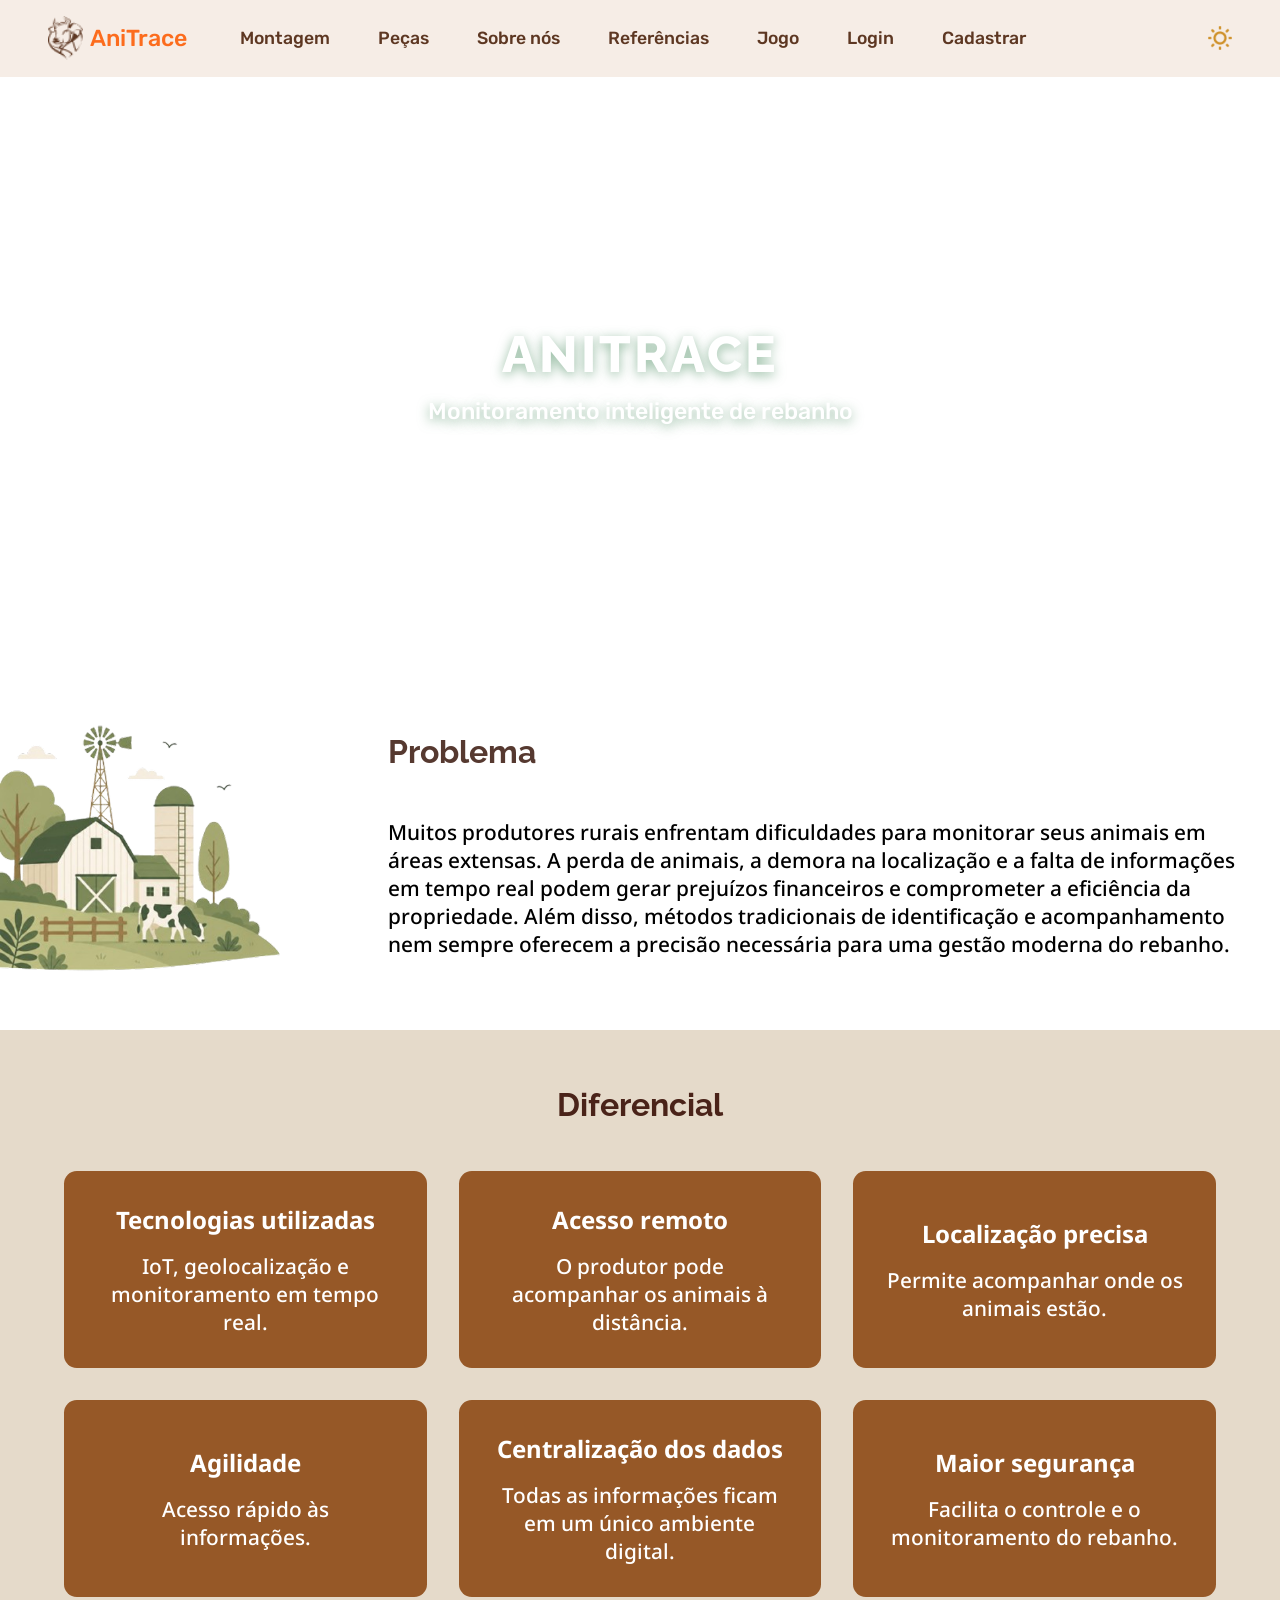
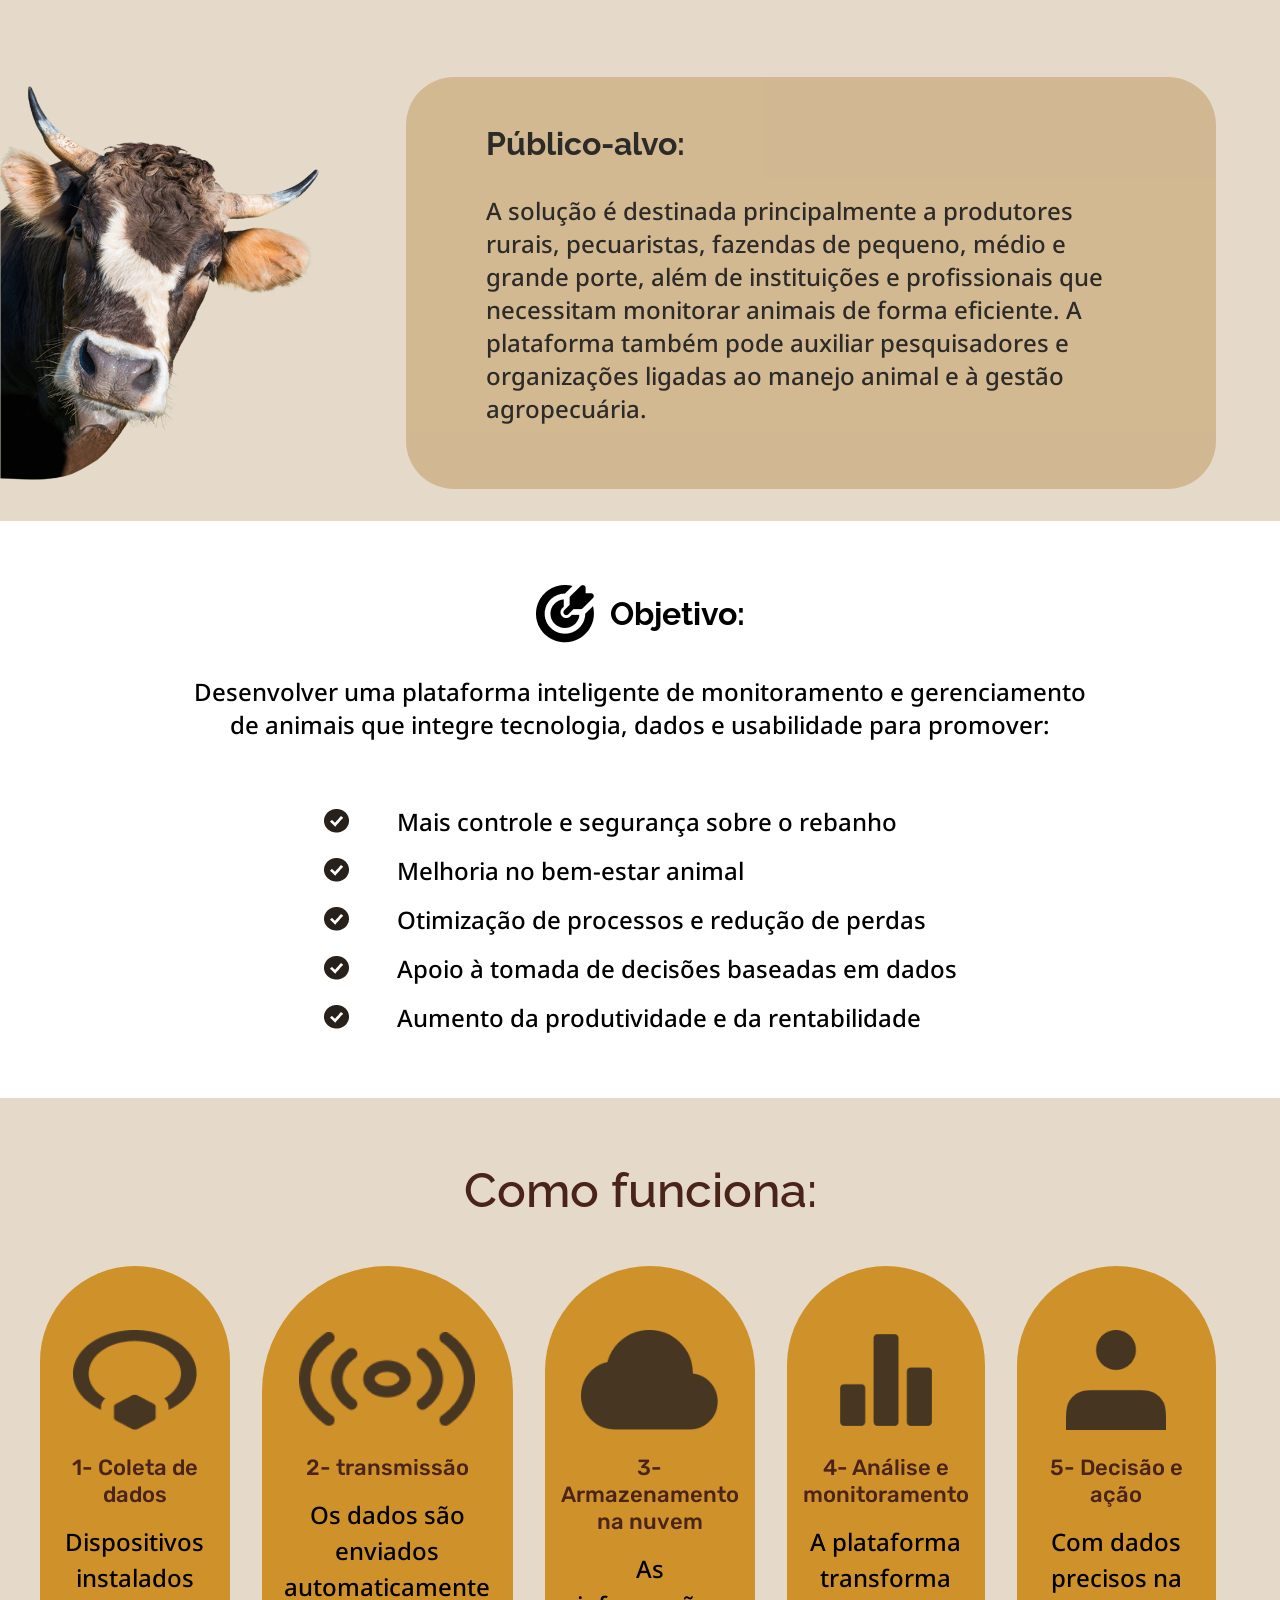
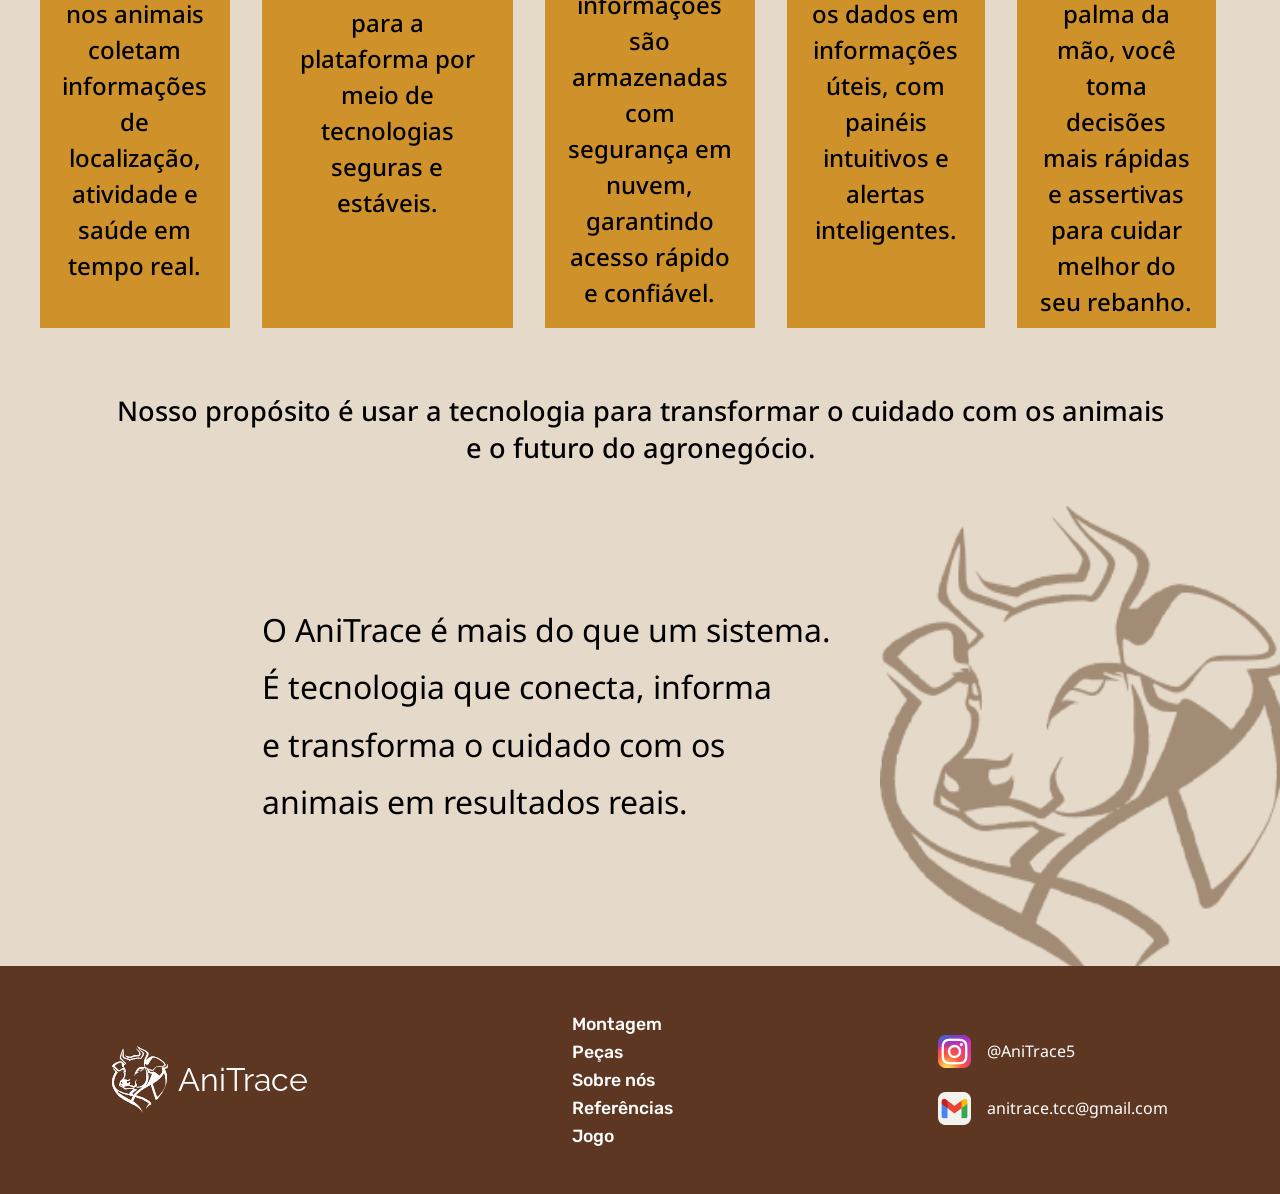
==== index.html @ 75b8fb2a "email e últimas atualizações em montagem feitas" ====
<!DOCTYPE html>
<html lang="en">

<head>
    <meta charset="UTF-8">
    <meta name="viewport" content="width=device-width, initial-scale=1.0">
    <title>AniTrace</title>

    <link rel="stylesheet" href="style.css">
    <script src="./script.js" defer></script>
    <script src="./tema.js" defer></script>

    <link rel="preconnect" href="https://fonts.googleapis.com">
    <link rel="preconnect" href="https://fonts.gstatic.com" crossorigin>
    <link href="https://fonts.googleapis.com/css2?family=Inter:ital,opsz,wght@0,14..32,100..900;1,14..32,100..900&family=Konkhmer+Sleokchher&family=Noto+Sans:ital,wght@0,100..900;1,100..900&family=Raleway:ital,wght@0,100..900;1,100..900&family=Roboto:ital,wght@0,100;0,300;0,400;0,500;0,700;0,900;1,100;1,300;1,400;1,500;1,700;1,900&family=Rubik:ital,wght@0,300..900;1,300..900&family=Space+Mono:ital,wght@0,400;0,700;1,400;1,700&display=swap" rel="stylesheet">
</head>

<body>

    <header class="pc">
        <div class="cabecalho">

<!-- DESKTOP -->
            <div class="anitrace">
                <a href="./index.html" class="linkPagina">
                    <img src="./images/Logo.png" alt="Logo site">
                    <h2 class="aberta">AniTrace</h2>
                </a>
            </div>

            <script src="./tema.js" defer></script>

            <div class="palavras">
                <a href="./Montagem/montagem.html"><h2>Montagem</h2></a>
                <a href="./Pecas/pecas.html"><h2>Peças</h2></a>
                <a href="./sobrenós/sobrenos.html"><h2>Sobre nós</h2></a>
                <a href="./referencias/referencias.html"><h2>Referências</h2></a>
                <a href=""><h2>Jogo</h2></a>

                <a href="./APLICATIVO/Ju/login.html"><h2>Login</h2></a>
                <a href="./APLICATIVO/Mell/cadastrar.html"><h2>Cadastrar</h2></a>
            </div>

            <div class="tema">
    <img id="iconeTemaDesktop"
         src="./images/Sol.png"
         alt="Tema claro"
         onclick="trocarTema()">
</div>
    </header>

<!-- MOBILE -->
    <header class="mobile">
        <div class="conteudo">

            <div class="anitrace">
                <img src="./images/Logo.png" alt="Logo site">
                <h2>AniTrace</h2>
            </div>

            <div class="pins">
                <img class="menuBotao" src="./images/3traco.png" alt="Menu" onclick="abrirMenu()">
            </div>

        </div>
    </header>


    <div class="menuMobile" id="menuMobile">

        <div class="menuCabecalho">
            <h2>Menu</h2>
            <button onclick="fecharMenu()">✕</button>
        </div>

        <a href="./Montagem/montagem.html">Montagem</a>
        <a href="./Pecas/pecas.html">Peças</a>
        <a href="./sobrenós/sobrenos.html">Sobre nós</a>
        <a href="#">Referências</a>
        <a href="#">Jogo</a>

        <div class="tema">
    <img id="iconeTemaMobile"
         src="./images/Sol.png"
         alt="Tema claro"
         onclick="trocarTema()">
</div>
    </div>


    <div class="imagem">
    <video class="videoHome" autoplay muted loop playsinline>
        <source src="./images/Fazenda.mp4" type="video/mp4">
        Seu navegador não suporta vídeos.
    </video>

    <div class="central">
        <h1>ANITRACE</h1>
        <h3>Monitoramento inteligente de rebanho</h3>
    </div>
</div>


    <div class="problema">

        <img src="./images/fazenda.png" alt="fazenda verde">

        <div class="textoEmPe">

            <h1>Problema</h1>

            <p>
                Muitos produtores rurais enfrentam dificuldades para monitorar seus animais em áreas extensas. A perda de animais, a demora na localização e a falta de informações em tempo real podem gerar prejuízos financeiros e comprometer a eficiência da propriedade. Além disso, métodos tradicionais de identificação e acompanhamento nem sempre oferecem a precisão necessária para uma gestão moderna do rebanho.
            </p>

        </div>

    </div>


    <div class="diferencial">

        <h1>Diferencial</h1>

        <div class="divs">

            <div class="primeira">

                <div>
                    <p>
                        <strong>Tecnologias utilizadas</strong>
                        IoT, geolocalização e monitoramento em tempo real.
                    </p>
                </div>

                <div>
                    <p>
                        <strong>Acesso remoto</strong>
                        O produtor pode acompanhar os animais à distância.
                    </p>
                </div>

            </div>

            <div class="segunda">

                <div>
                    <p>
                        <strong>Localização precisa</strong>
                        Permite acompanhar onde os animais estão.
                    </p>
                </div>

                <div>
                    <p>
                        <strong>Agilidade</strong>
                        Acesso rápido às informações.
                    </p>
                </div>

            </div>

            <div class="terceira">

                <div>
                    <p>
                        <strong>Centralização dos dados</strong>
                        Todas as informações ficam em um único ambiente digital.
                    </p>
                </div>

                <div>
                    <p>
                        <strong>Maior segurança</strong>
                        Facilita o controle e o monitoramento do rebanho.
                    </p>
                </div>

            </div>

        </div>

    </div>


    <div class="publicoAlvo">

        <img src="./images/Vaca PNG.png" alt="Vaca">

        <div>

            <H1>Público-alvo:</H1>

            <p>
                A solução é destinada principalmente a produtores rurais, pecuaristas, fazendas de pequeno, médio e grande porte, além de instituições e profissionais que necessitam monitorar animais de forma eficiente. 
                A plataforma também pode auxiliar pesquisadores e organizações ligadas ao manejo animal e à gestão agropecuária.
            </p>

        </div>

    </div>


    <div class="objetivo">

        <div class="flecha">

            <img src="./images/Vector.png" alt="Alvo">

            <h1>Objetivo:</h1>

        </div>

        <p class="textoObjetivo">
            Desenvolver uma plataforma inteligente de monitoramento e gerenciamento de animais que integre tecnologia, dados e usabilidade para promover:
        </p>

        <div class="alinhar">

            <div class="cheks">
                <img src="./images/check.png" alt="check">
                <p>Mais controle e segurança sobre o rebanho</p>
            </div>

            <div class="cheks">
                <img src="./images/check.png" alt="check">
                <p>Melhoria no bem-estar animal</p>
            </div>

            <div class="cheks">
                <img src="./images/check.png" alt="check">
                <p>Otimização de processos e redução de perdas</p>
            </div>

            <div class="cheks">
                <img src="./images/check.png" alt="check">
                <p>Apoio à tomada de decisões baseadas em dados</p>
            </div>

            <div class="cheks">
                <img src="./images/check.png" alt="check">
                <p>Aumento da produtividade e da rentabilidade</p>
            </div>

        </div>

    </div>


    <div class="comoFunciona">

        <h1>Como funciona:</h1>

        <div class="quadrados">

            <div class="redondos">

                <img src="./images/coleira.png" alt="Coleira">

                <div>

                    <h2>1- Coleta de <br> dados</h2>

                    <p>
                        Dispositivos instalados nos animais coletam informações de localização, atividade e saúde em tempo real.
                    </p>

                </div>

            </div>


            <div class="redondos">

                <img src="./images/transmissao.png" alt="Wifi">

                <div class="espaco">

                    <h2>2- transmissão</h2>

                    <p>
                        Os dados são enviados automaticamente para a plataforma por meio de tecnologias seguras e estáveis.
                    </p>

                </div>

            </div>


            <div class="redondos">

                <img src="./images/nuvem.png" alt="Nuvem">

                <div class="espaco">

                    <h2>3- Armazenamento na nuvem</h2>

                    <p>
                        As informações são armazenadas com segurança em nuvem, garantindo acesso rápido e confiável.
                    </p>

                </div>

            </div>


            <div class="redondos">

                <img src="./images/analise.png" alt="Dados">

                <div class="espaco">

                    <h2>4- Análise e monitoramento</h2>

                    <p>
                        A plataforma transforma os dados em informações úteis, com painéis intuitivos e alertas inteligentes.
                    </p>

                </div>

            </div>


            <div class="redondos">

                <img src="./images/pessoa.png" alt="Pessoa">

                <div>

                    <h2>5- Decisão e ação</h2>

                    <p>
                        Com dados precisos na palma da mão, você toma decisões mais rápidas e assertivas para cuidar melhor do seu rebanho.
                    </p>

                </div>

            </div>

        </div>

        <p class="textoMotivador">
            Nosso propósito é usar a tecnologia para transformar o cuidado com os animais <br> e o futuro do agronegócio.
        </p>

    </div>


    <div class="textoNos">

        <p>
            O AniTrace é mais do que um sistema. É tecnologia que conecta, informa <br> e transforma o cuidado com os animais em resultados reais.
        </p>

        <img src="./images/vacapg1.png" alt="vaca logo">

    </div>


    <div class="rodape">

        <div class="anitrace">

            <img src="./images/Logo.svg" alt="logo">

            <h1>AniTrace</h1>

        </div>


        <div class="links">

            <a href="./Montagem/montagem.html"><h2>Montagem</h2></a>
            <a href="./mega2/Anitrace/pecas.html"><h2>Peças</h2></a>
            <a href="./sobrenós/sobrenos.html"><h2>Sobre nós</h2></a>
            <a href="./referencias/referencias.html"><h2>Referências</h2></a>
            <a href=""><h2>Jogo</h2></a>
        </div>


        <div class="redes">

            <div>
                <img class="iconeContato" src="./images/insta.png" alt="Instagram">
                <a href=""></a>@AniTrace5
            </div>

            <div>
                <img class="iconeContato" src="./images/email.png" alt="Email">
                <a href=""></a>anitrace.tcc@gmail.com
            </div>
        </div>

    </div>

</body>

</html>
---- style.css ----
*{
    padding: 0;
    margin: 0;
    box-sizing: border-box;
}

html, body{
    overflow-x: hidden;
        
    a{
        text-decoration: none;
    }

    body {
        font-family: "Noto Sans", sans-serif;
    }

    h1 {
        font-family: "Raleway", sans-serif;
        font-weight: 700;
        font-size: 2rem;
    }

    h2, h3 {
        font-family: "Rubik", sans-serif;
        font-weight: 500;
    }

    p {
        font-family: "Noto Sans", sans-serif;
        font-weight: 400;
    }

   a {
        font-family: "Rubik", sans-serif;
        font-weight: 500;
   }
}

.menuMobile {
    display: none;
}

/* ===== TEMA E CORES ===== */

:root {
    --fundoClaro: #E5DACA;
    --header: #F6EDE6;
    --headerFont: #5D3722;
    --rodape: #5D3722;
    --problemaColor: #563930;
    --diferencialColor: #4A2319;
    --divsColor: #965827;
    --divPublicoAlvo: #CEB185;
    --quadrados: #CF912A;
    --fundoTema: #C9BDBA;
    --branco: white;
    --preto: black;
    --aberta: #FC6C1D;
    --textoSobreCor: #FFFFFF;
    --textoSobreImagem: #FFFFFF;
    --sombraImagem: rgba(0, 0, 0, 0.2);
}

body.escuro {
    --fundoClaro: #03221C;
    --header: #A55E32;
    --headerFont: #F6EDE6;
    --rodape: #8C4A10;
    --problemaColor: #F6EDE6;
    --diferencialColor: #F6EDE6;
    --divsColor: #245448;
    --divPublicoAlvo: #A7ABB1;
    --quadrados: #9191E9;
    --branco: black;
    --preto: white;
    --aberta: #FFA305;
    --textoSobreCor: #F6EDE6;
    --textoSobreImagem: #FFFFFF;
    --sombraImagem: rgba(0, 0, 0, 0.2);
}

body.escuro{
    .pc .anitrace img,
    .mobile .anitrace img,
    .mobile .pins img,
    .flecha img,
    .cheks img,
    .quadrados .redondos img,
    .textoNos img {
        filter: brightness(0) invert(1);
    }
}

.mobile{
    display: none;
}

/* ===== HEADER / NAVEGAÇÃO ===== */

.pc {
    background-color: var(--header);
}

.pc h2 {
    font-family: "Rubik", sans-serif;
    font-size: 1.1rem;
    font-weight: 500;
    color: var(--headerFont);
}

.pc .anitrace a {
    display: flex;
    flex-direction: row;
    align-items: center;
    gap: .4rem;
    text-decoration: none;
    color: inherit;
}

.pc .anitrace a img {
    display: block;
    flex-shrink: 0;
}

.pc .anitrace a h2 {
    margin: 0;
}

div.cabecalho{
    display: flex;
    justify-content: space-between;
    padding-block: 1rem;
    align-items: center;

    div.anitrace{
        display: flex;
        margin-left: 3rem;
        align-items: center;
    }

    .anitrace{
    display: flex;
    justify-content: space-between;
    gap: 0.6rem;

        .aberta{
            color: var(--aberta);
        }

        img{
            width: 2.2rem;
            height: 2.8rem;
            margin-top: 0;
        }

        h2{
            font-size: 1.45rem;
        }
    }

    div.palavras{
        display: flex;
        justify-content: space-between;
        gap: 3rem;
        padding-right: 5rem;
    }

    div.tema{
        display: flex;
        margin-right: 3rem;
        margin-left: 3rem;
        justify-content: space-between;
        gap: 0.6rem;

        img{
            width: 1.5rem;
            height: 1.5rem;
        }
    }
}

/* ===== HOME vídeo ===== */

.imagem {
    position: relative;
    width: 100%;
    height: 600px;
    overflow: hidden;
    background-color: #fff;
}

body.escuro .imagem {
    background-color: #000;
}

.imagem .videoHome {
    position: absolute;
    top: 0;
    left: 0;
    width: 100%;
    height: calc(100% - 40px);
    object-fit: cover;
    z-index: 0;
    pointer-events: none;
}

.imagem .videoHome.esmaecendo {
    filter: blur(12px);
}

/* Escurece levemente o vídeo para destacar o texto */
.imagem::after {
    content: "";
    position: absolute;
    inset: 0;
    background: linear-gradient(
        to bottom,
        0 3px 12px rgba(85, 146, 105, 0.65),
        var(--sombraImagem),
        0 3px 12px rgba(85, 146, 105, 0.65)
    );
    z-index: 1;
    pointer-events: none;
}

@keyframes zoomSuave {
    from {
        transform: scale(1);
    }

    to {
        transform: scale(1.03);
    }
}

/* Ajustes para celulares */
@media (max-width: 768px) {
    .imagem {
        height: 500px;
    }

    .imagem .central {
        width: 92%;
        gap: 10px;
    }

    .imagem .central h1 {
        font-size: 2.4rem;
        letter-spacing: 2px;
    }

    .imagem .central h3 {
        font-size: 1.05rem;
        padding-inline: 0.5rem;
    }
}

/* ===== Texto Home ===== */

.imagem .central {
    position: absolute;
    top: 50%;
    left: 50%;
    transform: translate(-50%, -50%);
    z-index: 2;

    width: 90%;
    max-width: 900px;
    text-align: center;
    color: white;

    display: flex;
    flex-direction: column;
    align-items: center;
    justify-content: center;
    gap: 12px;
}

.imagem .central h1 {
    margin: 0;
    color: white;
    font-family: "Raleway", sans-serif;
    font-size: clamp(2.5rem, 4vw, 4rem);
    font-weight: 800;
    letter-spacing: 3px;
    line-height: 1.1;
    text-shadow: 0 3px 12px rgba(85, 146, 105, 0.65);
}

.imagem .central h3 {
    margin: 0;
    color: white;
    font-family: "Rubik", sans-serif;
    font-size: clamp(1rem, 1.8vw, 1.6rem);
    font-weight: 500;
    line-height: 1.5;
    text-shadow: 0 3px 12px rgba(85, 146, 105, 0.65);
}

body.escuro .imagem .central h1 {
    color: #d8ebda;
    text-shadow: 0 0 14px rgba(25, 131, 57, 0.507);
}

body.escuro .imagem .central h3 {
    color: #eaf8ed;
    text-shadow: 0 0 10px rgba(2, 139, 43, 0.25);
}


/* ===== CONTEÚDO PRINCIPAL ===== */

.problema{
    display: flex;
    background-color: var(--branco);
    justify-content: flex-start;
    gap: 6rem;
    padding-top: 0.5rem;
    padding-bottom: 1rem;
    align-items: center;

    img{
        width: 25rem;
        height: 20rem;
    }

    .textoEmPe{
        margin-right: 2.6rem;
        padding-bottom: 3.5rem;

        h1{
            margin-block: 3rem;
            color: var(--problemaColor);
        }

        p{
            font-size: 1.3rem;
            color: var(--preto);
        }
    }
}

.diferencial {
    h1 {
        text-align: center;
        margin-top: 3.5rem;
        margin-bottom: 3rem;
        color: var(--diferencialColor);
    }

    .divs {
        display: grid;
        grid-template-columns: repeat(3, 1fr);
        gap: 2rem;
        margin-inline: 4rem;
        margin-bottom: 5rem;
  

        .primeira,
        .segunda,
        .terceira {
            display: contents;
        }

        > div > div {
            background-color: var(--divsColor);
            border-radius: 0.8rem;
            padding: 2rem;

            display: flex;
            justify-content: flex-start;
            align-items: center;
            text-align: center;

            p {
                width: 100%;
                margin: 0;
                font-size: 1.3rem;
                color: var(--textoSobreCor);

                strong {
                    display: block;
                    margin-bottom: 1rem;
                    font-size: 1.5rem;
                }
            }
        }
    }
}

.publicoAlvo{
    display: flex;
    justify-content: flex-start;
    gap: 5rem;
    margin-top: 3rem;
    align-items: center;

    img{
        height: 25rem;
    }

    div{
        margin-right: 4rem;
        background-color: var(--divPublicoAlvo);
        opacity: 80%;
        color: var(--preto);
        padding-inline: 5rem;
        padding-top: 3rem;
        padding-bottom: 2rem;
        border-radius: 3rem;

        h1{
            margin-bottom: 2rem;
        }

        p{
            padding-bottom: 2rem;
        }
    }
}

body.escuro .publicoAlvo h1,
body.escuro .publicoAlvo p {
    color: #000000 !important;
}

.objetivo{
    background-color: var(--branco);
    padding-top: 4rem;
    margin-top: 2rem;
    color: var(--preto);

    .textoObjetivo{
        text-align: center;
        max-width: 70%;
        margin: 0 auto;
        margin-bottom: 3rem;
    }

    p {
        margin-inline: 3rem;
        color: var(--preto);
        text-align: center;
        margin: 0 auto;
        margin-left: 3rem;
    }
    

}

.flecha{
    display: flex;
    align-items: center;
    justify-content: center;
    gap: 1rem;
    margin-bottom: 2rem;
}

.cheks{
    display: flex;
    align-items: center;
}

.alinhar{
    width: fit-content;
    margin: 0 auto;
    margin-top: 4rem;
    display: flex;
    flex-direction: column;
    align-items: flex-start;
    gap: 1rem;
    margin-bottom: 4rem;
    padding-bottom: 4rem;
}

/* ===== COMO FUNCIONA ===== */

.comoFunciona {

    h1 {
        text-align: center;
        color: var(--diferencialColor);
        margin-bottom: 3rem;
        font-weight: 550;
        font-size: 3rem;
    }

    h2 {
        color: var(--diferencialColor);
    }

    .quadrados {
        display: flex;
        gap: 2rem;
        margin-right: 4rem;
        margin-left: 2.5rem;
        margin-bottom: 4rem;

        .redondos {
            background-color: var(--quadrados);
            text-align: center;
            border-radius: 8rem 8rem 0 0;

            min-height: 33rem;

            display: flex;
            flex-direction: column;
            align-items: center;

            img {
                margin-bottom: 1.5rem;
                margin-top: 4rem;
                width: 11rem;
                height: 100px;
                object-fit: contain;
            }

            h2 {
                font-size: 22px;
                padding-inline: 1rem;
                text-align: center;
                margin-bottom: 1rem;
            }

            p {
                margin-inline: 1.4rem;
                margin-bottom: 0.5rem;
                margin-top: 0.5rem;
                line-height: 1.5;
            }
        }
    }
}

/* ===== SOBRE / TEXTO ===== */

.textoMotivador{
    text-align: center;
    margin-top: 2rem;
    color: var(--preto);
    font-size: 1.7rem;
}

.textoNos {
    display: flex;
    margin-left: 7rem;
    overflow: hidden;
    color: var(--preto);
    justify-content: space-between;
    align-items: center;

    img {
        margin-right: 3rem;
        width: 400px;
        height: 500px;
        position: relative;
        right: -48px;
        bottom: -40px;
    }

    p {
        font-size: 2rem;
        font-weight: normal;
        width: 50%;
        line-height: 1.8;
        margin-left: 150px;
    }
}

/* ===== RODAPÉ ===== */

.rodape{
    display: flex;
    background-color: var(--rodape);
    justify-content: space-between;
    padding-inline: 7rem;
    padding-block: 3rem;

    .anitrace{
        display: flex;
        align-items: center;
        gap: 0.6rem;

        h1{
            font-weight: 400;
        }

        color: var(--textoSobreCor);

        img{
            width: 3.5rem;
        }
    }

.links{
display: flex;
flex-direction: column;
align-items: flex-start;
gap: 0.5rem;

    a {
        text-decoration: none;
        color: var(--branco);

        h2 {
            margin: 0;
            font-size: 1.1rem;
            font-weight: 500;
        }
    }
}

    .redes{
        display: flex;
        flex-direction: column;
        justify-content: center;
        gap: 1.5rem;
        color: var(--textoSobreCor);

        div{
            display: flex;
            align-items: center;
            gap: 0.5rem;
        }
    }
}

body{
    background-color: var(--fundoClaro);

    p{
        font-size: 1.5rem;
        font-weight: 500;
    }
}

/* RESPONSIVIDADE INICIO */

@media (max-width: 768px) {
    .menuBotao {
    background: none;
    border: none;
    padding: 0;
    cursor: pointer;
    }

    .imagem {
        height: 500px;

        .central {
            h1 {
                font-size: 2.5rem;
            }

            h3 {
                font-size: 1.1rem;
                padding-inline: 1rem;
            }
        }
        .botao {
            position: absolute;
            top: 52%;
            left: 50%;
            transform: translateX(-50%);
            z-index: 2;
            background-color: var(--quadrados);
            font-size: 1.6rem;
            padding-inline: 2rem;
            padding-block: 0.5rem;
            border-radius: 0.7rem;
        }   
    }

    .menuMobile {
    display: block;
    position: fixed;
    top: 0;
    right: -100%;
    width: 75%;
    height: 100vh;
    background: linear-gradient(
        to right,
        var(--branco),
        var(--fundoTema)
    );
    z-index: 10;
    padding: 2rem;
    transition: right 0.3s ease;

    .tema {
        width: 2.5rem;
        height: 2.5rem;
        border-radius: 50%;
        display: flex;
        align-items: center;
        justify-content: center;
        background-color: #E5DACA;

        img {
            width: 1.5rem;
            height: 1.5rem;
            cursor: pointer;
        }
    }
}

.menuMobile.aberto {
    right: 0;
}

body.escuro .menuMobile {
    background: linear-gradient(
        to right,
        var(--fundoClaro),
        var(--header)
    );
}

    .menuCabecalho {
        display: flex;
        justify-content: space-between;
        align-items: center;
        margin-bottom: 3rem;
        padding-block: 1rem;
    }

    .menuCabecalho h2 {
        color: var(--headerFont);
    }

    .menuCabecalho button {
        border: none;
        background: none;
        font-size: 1.5rem;
        color: var(--headerFont);
        cursor: pointer;
    }

    .menuMobile a {
        display: block;
        color: var(--headerFont);
        text-decoration: none;
        font-size: 1.3rem;
        margin-bottom: 1.5rem;
    }
  
    .mobile h2{
        color: var(--headerFont);
        font-weight: 400;
    }

    .botao{
        text-align: center;
    }

    .videoHome {
        display: block;
        width: 100%;
        max-width: 600px;
        height: auto;
        margin: 20px auto;
        position: relative;
        z-index: 2;
    }

    .imagem {
        position: relative;
    }

    /* Conteúdo da imagem */
    .conteudoHome h1 {
        font-size: 32px;
    }

    .conteudoHome h3 {
        font-size: 18px;
        max-width: 90%;
    }

    .imagem h3 {
        top: 40%;
    }

    .pc {
        display: none;
    }

    .iconeContato {
        width: 1.4rem;
        height: 1.4rem;
    }

    .mobile { 
    display: block; 
    width: 100%; 
    background-color: var(--header); 

        .conteudo { 
            display: flex; 
            align-items: center; 
            justify-content: space-between; 
            padding: 1rem; 
            margin: 0; 
            width: 100%; 
        }  

        .anitrace {
            display: flex;
            align-items: center;
            gap: 0.4rem;

            img {
                width: 1.6rem;
                height: 2.2rem;
            }

            .aberta h2 {
                font-size: .2rem;
            }
        }

        .pins { 
            display: flex; 
            align-items: center; 
            gap: 0.7rem; 

            > img { 
                width: 1.5rem; 
                height: 1.5rem; 
            } 

        .menuBotao { 
            width: 1.5rem; 
            height: 1.5rem; 
            cursor: pointer; 
        }
    }
}

    .problema{
        flex-direction: column;
        gap: 0;

        .textoEmPe{
            margin: 0;
        }

        h1 {
            font-size: 2rem;
            margin-top: 0;
            text-align: center;
        }

        p {
            font-size: 0.9rem;
            text-align: center;
            margin-inline: auto;
        }
    }

    .divs {
        display: flex;
        flex-direction: column;
        align-items: center;
        gap: 0;
        margin-inline: 0;
    }

    .diferencial{
        h1 {
            font-size: 2rem;
            margin-bottom: 2rem;
        }

        .divs {
            grid-template-columns: repeat(2, 1fr);
            gap: 1rem;
            margin-inline: 1rem;

            > div > div {
                padding: 1rem;
                min-height: 10rem;

                p {
                    font-size: 0.8rem;

                    strong {
                        font-size: 1rem;
                        margin-bottom: 0.5rem;
                    }
                }
            }
        }
    }

   .comoFunciona {
    margin-inline: 1rem;

        h1 {
            font-size: 2rem;
            margin-bottom: 3rem;
        }

        .quadrados {
            display: flex;
            flex-direction: row;
            gap: 1rem;
            overflow-x: auto;
            overflow-y: hidden;
            margin: 0;
            padding-bottom: 1rem;

        .redondos {
            flex: 0 0 70%;
            min-width: 0;

            border-radius: 2.5rem 2.5rem 0 0;
            padding: 0.3rem;

            display: flex;
            flex-direction: column;
            align-items: center;
            height: -500rem;
            padding: 0.5rem;

                img {
                    margin: 0.5rem 0;
                    width: 5.5rem;
                    height: 5.5rem;
                    margin-top: 1.8rem;
                }

                h2 {
                    font-size: 1.4rem;
                    line-height: 1.15;
                    padding: 0;
                    margin-top: 1rem;
                }

                p {
                    margin-inline: 1rem;
                    margin-bottom: 0.5rem;
                    margin-top: 0.5rem;
                    line-height: 1.5;
                    font-size: 1.4rem;
                }
            }
        }
    }

    .diferencial{
        h1 {
            text-align: center;
            margin-top: 2rem;
            margin-bottom: 3rem;
            color: var(--diferencialColor);
        }
    }

    .primeira, .segunda, .terceira{
        div{
            border-radius: 0.8rem;
            background-color: var(--divsColor);
            padding: 3rem;

            p{
                color: var(--textoSobreCor);
            }
        }
    }

    .cheks {
        display: flex;
        align-items: center;
        gap: 0.5rem;
    }

    .cheks img {
        flex-shrink: 0;
    }

    .cheks p {
        margin: 0;
    }

    .publicoAlvo {
        gap: 0;
        width: 100%;
        height: auto;
        position: relative;

        img {
            height: 25rem;
        }

        div {
            position: relative;
            z-index: 2;
            margin-left: -250px;
            margin-right: 2rem;

            padding-inline: 2rem;
            box-sizing: border-box;

            h1 {
                font-size: 1.8rem;
            }

            p {
                font-size: 0.9rem;
            }
        }
    }


    .rodape{
    display: flex;
    justify-content: space-between;
    padding-inline: 2rem;
    gap: 1rem;
    flex-direction: column;
    background-color: var(--rodape);

    h1, h2, a{
        color: var(--textoSobreCor);
    }

        .links {
            display: flex;
            align-items: center;
            justify-content: space-evenly;
            width: 100%;
            margin-bottom: 1rem;
            margin-top: 0.5rem;

            a {
                text-decoration: none;
                color: var(--branco);

            h2 {
                margin: 0;
                font-size: 1.1rem;
            }
        }
    }

        .anitrace{
            display: flex;
            flex-direction: column;
        }

        .redes{
            display: flex;
            align-items: center;
            justify-content: center;
            gap: 1rem;
            color: var(--textoSobreCor);
        }
    }

    .textoNos {
    width: 100%;
    margin-left: 0;
    min-height: 20rem;
    position: relative;
    overflow: hidden;

    p {
        position: relative;
        z-index: 2;

        width: 100%;
        margin: 3rem auto;
        padding: 0 1rem;

        text-align: center;
        font-size: 1.5rem;
        line-height: 1.4;
        margin-bottom: 7rem;
    }

    img {
        position: absolute;
        z-index: 1;
        right: -4rem;
        bottom: -1rem;
        width: 32rem;
        max-width: 55%;
    }
}

    .textoMotivador{
        font-size: 1.3rem;
        margin-top: 3rem;
    }

    .objetivo{

        h1{
        font-size: 2rem;
    }

        .textoObjetivo {
            font-size: 1.1rem;
        }

        .alinhar {
            display: flex;
            flex-direction: column;
            align-items: center;
            margin-top: 0px;
            margin-left: 23px;

            .cheks {
                display: flex;
                align-items: center;
                width: 90%;
                max-width: 350px;

                img {
                    width: 1.2rem;
                    height: 1.2rem;
                    flex-shrink: 0;
                }

                p {
                    font-size: 0.85rem;
                    text-align: left;
                    margin-left: 0.5rem;
                }
            }
        }
    }
}

    body:not(.escuro) .mobile .anitrace h2 {
        color: var(--headerFont);
    }

/* Logo */
    body:not(.escuro) .mobile .anitrace img {
        filter: brightness(0) saturate(100%)
            invert(20%) sepia(20%) saturate(1000%)
            hue-rotate(345deg) brightness(88%)
            contrast(92%);
    }

/* Lupa e 3 tracinhos */
    body:not(.escuro) .mobile .pins img {
        filter: brightness(0) saturate(100%)
            invert(20%) sepia(20%) saturate(1000%)
            hue-rotate(345deg) brightness(88%)
            contrast(92%);
    }
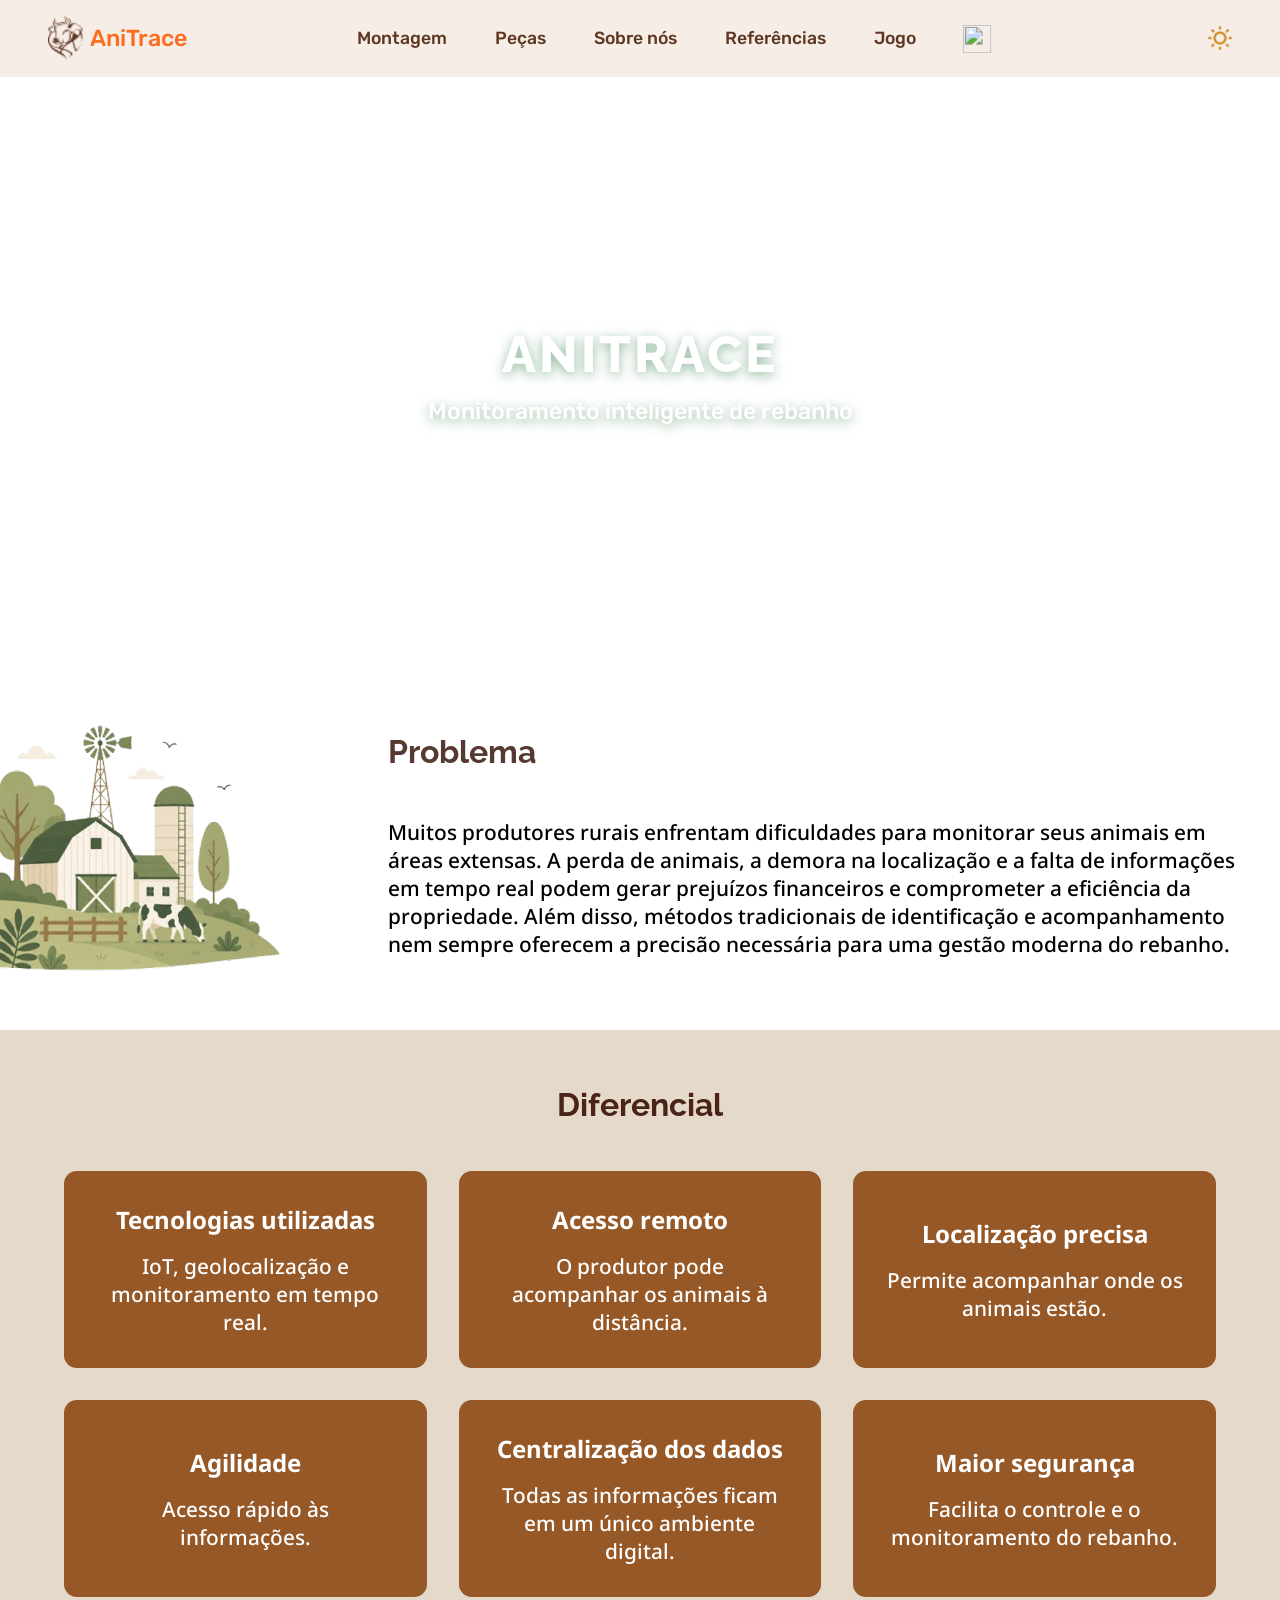
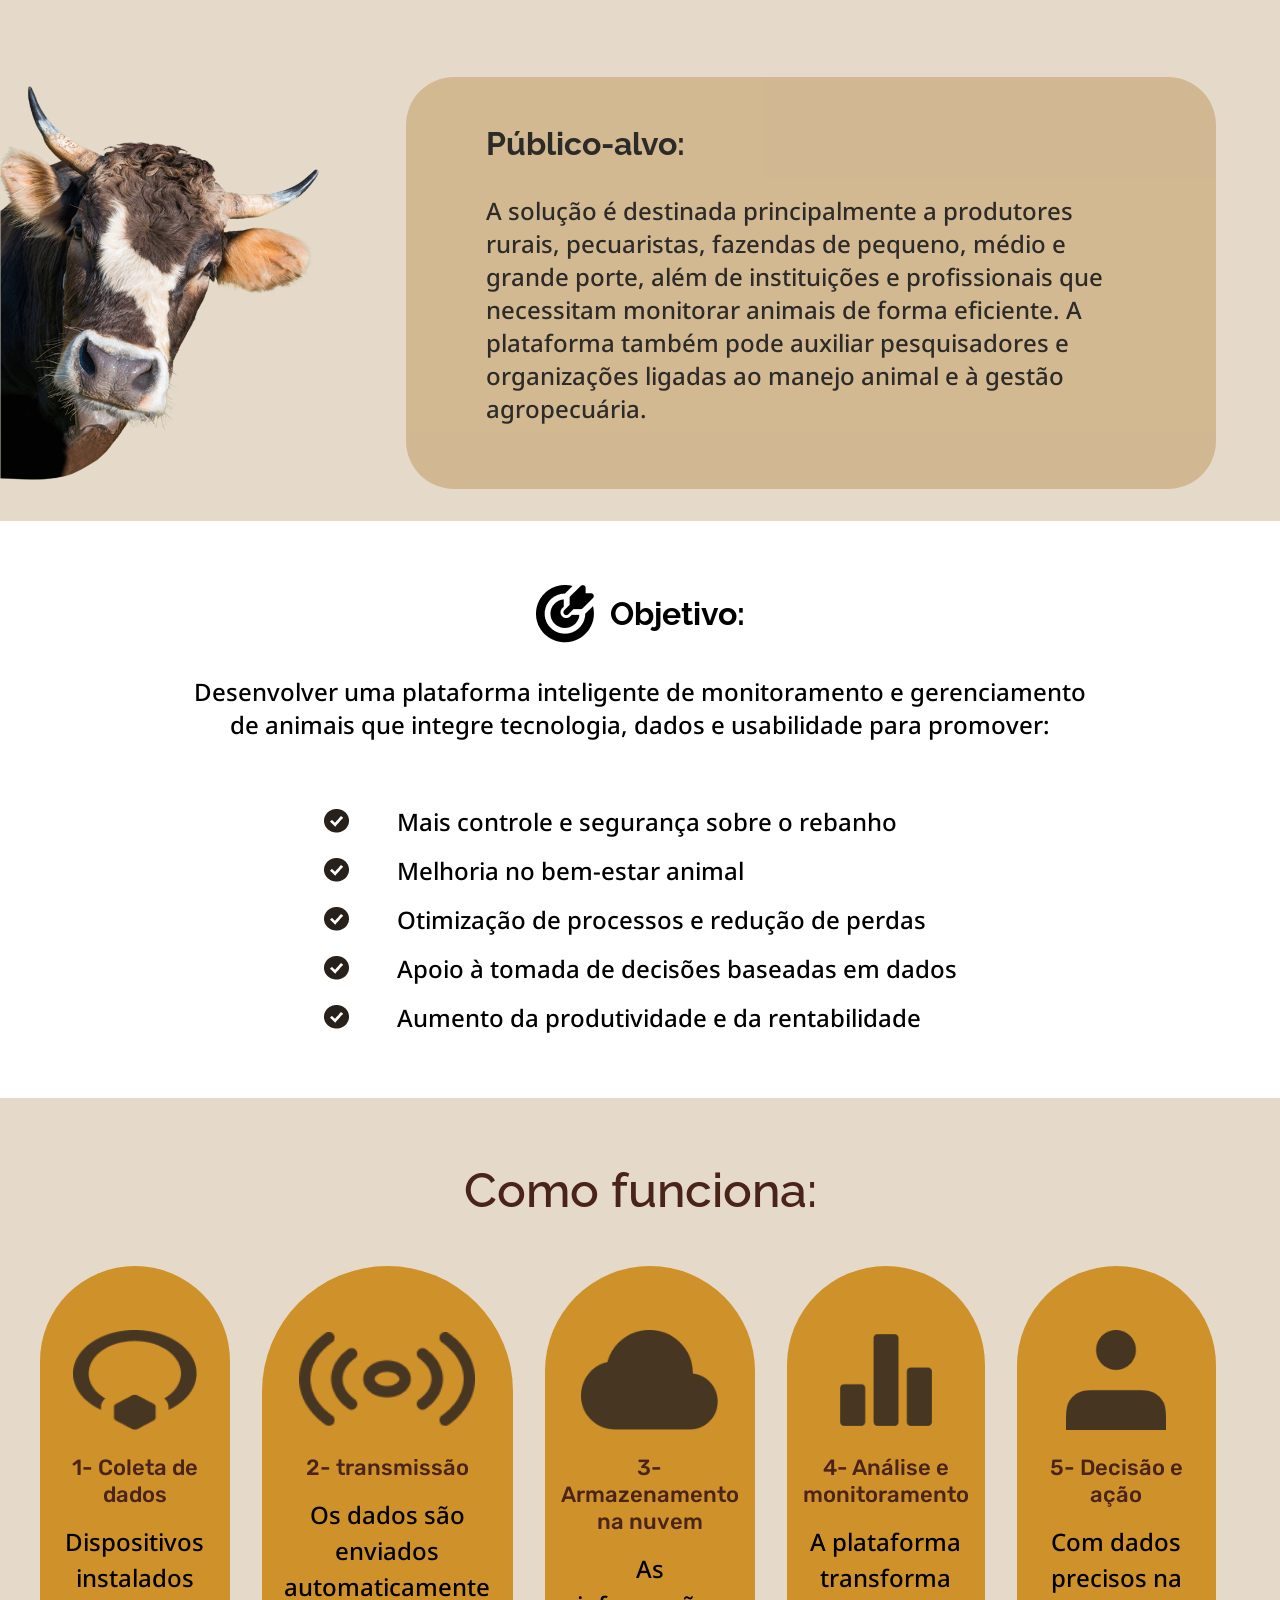
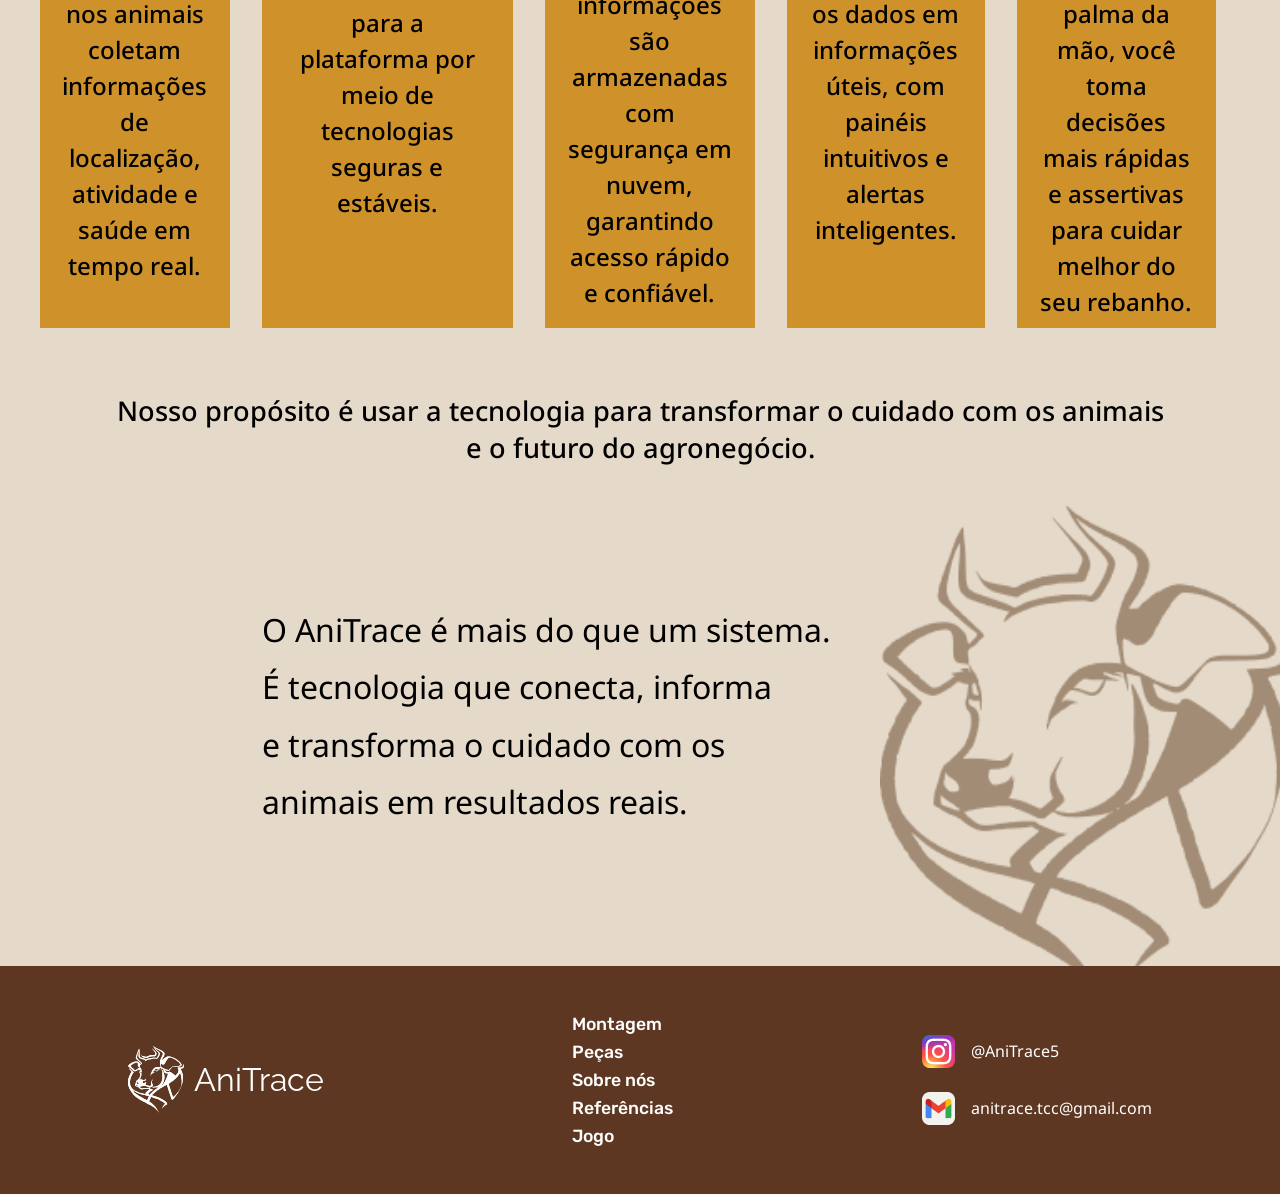
==== commit 45a52910: "Arrumei os navegadores de cada página do site e também conectei o outro site" ====
--- a/index.html
+++ b/index.html
@@ -35,10 +35,10 @@
                 <a href="./Pecas/pecas.html"><h2>Peças</h2></a>
                 <a href="./sobrenós/sobrenos.html"><h2>Sobre nós</h2></a>
                 <a href="./referencias/referencias.html"><h2>Referências</h2></a>
-                <a href=""><h2>Jogo</h2></a>
-
-                <a href="./APLICATIVO/Ju/login.html"><h2>Login</h2></a>
-                <a href="./APLICATIVO/Mell/cadastrar.html"><h2>Cadastrar</h2></a>
+                <a href="./jogo/jogo.html"><h2>Jogo</h2></a>
+                <a href="https://trabalho-tcc-joanna.vercel.app/" class="linkLogin" aria-label="Acessar o aplicativo AniTrace">
+                <img src="./images/usuario.svg" alt="">
+                </a>
             </div>
 
             <div class="tema">
@@ -76,8 +76,8 @@
         <a href="./Montagem/montagem.html">Montagem</a>
         <a href="./Pecas/pecas.html">Peças</a>
         <a href="./sobrenós/sobrenos.html">Sobre nós</a>
-        <a href="#">Referências</a>
-        <a href="#">Jogo</a>
+        <a href="./referencias/referencias.html">Referências</a>
+        <a href="./jogo/jogo.html">Jogo</a>
 
         <div class="tema">
     <img id="iconeTemaMobile"
--- a/style.css
+++ b/style.css
@@ -159,11 +159,43 @@
         }
     }
 
-    div.palavras{
-        display: flex;
-        justify-content: space-between;
-        gap: 3rem;
-        padding-right: 5rem;
+    div.palavras {
+    display: flex;
+    align-items: center;
+    justify-content: center;
+    gap: 3rem;
+    padding-right: 4rem;
+    transform: translateX(2rem);
+}
+
+div.palavras > a {
+    display: flex;
+    align-items: center;
+    justify-content: center;
+}
+
+div.palavras > a h2 {
+    margin: 0;
+}
+
+.linkLogin {
+    display: flex;
+    align-items: center;
+    justify-content: center;
+    padding: 0;
+    line-height: 0;
+}
+
+    .linkLogin img {
+        display: block;
+        width: 1.6rem;
+        height: 1.6rem;
+        object-fit: contain;
+        transition: transform 0.2s ease;
+    }
+
+    .linkLogin:hover img {
+        transform: scale(1.1);
     }
 
     div.tema{
@@ -570,55 +602,58 @@
 
 /* ===== RODAPÉ ===== */
 
-.rodape{
+.rodape {
     display: flex;
     background-color: var(--rodape);
     justify-content: space-between;
-    padding-inline: 7rem;
+    /* teste de atualização do Git padding-inline:7rem; */
+    padding-inline:8rem;
     padding-block: 3rem;
 
-    .anitrace{
+    .anitrace {
         display: flex;
         align-items: center;
         gap: 0.6rem;
 
-        h1{
+        h1 {
             font-weight: 400;
-        }
-
-        color: var(--textoSobreCor);
-
-        img{
+            color: #FFFFFF;
+        }
+
+        color: #FFFFFF;
+
+        img {
             width: 3.5rem;
         }
     }
 
-.links{
-display: flex;
-flex-direction: column;
-align-items: flex-start;
-gap: 0.5rem;
-
-    a {
-        text-decoration: none;
-        color: var(--branco);
-
-        h2 {
-            margin: 0;
-            font-size: 1.1rem;
-            font-weight: 500;
-        }
-    }
-}
-
-    .redes{
+    .links {
+        display: flex;
+        flex-direction: column;
+        align-items: flex-start;
+        gap: 0.5rem;
+
+        a {
+            text-decoration: none;
+            color: #FFFFFF;
+
+            h2 {
+                margin: 0;
+                font-size: 1.1rem;
+                font-weight: 500;
+                color: #FFFFFF;
+            }
+        }
+    }
+
+    .redes {
         display: flex;
         flex-direction: column;
         justify-content: center;
         gap: 1.5rem;
-        color: var(--textoSobreCor);
-
-        div{
+        color: #FFFFFF;
+
+        div {
             display: flex;
             align-items: center;
             gap: 0.5rem;
@@ -633,6 +668,26 @@
         font-size: 1.5rem;
         font-weight: 500;
     }
+}
+
+.linkLogin {
+    display: flex;
+    align-items: center;
+    justify-content: center;
+    padding: 0.4rem;
+    text-decoration: none;
+}
+
+.linkLogin img {
+    width: 1.6rem;
+    height: 1.6rem;
+    object-fit: contain;
+    cursor: pointer;
+    transition: transform 0.2s ease;
+}
+
+.linkLogin img {
+transform: scale(1.1);
 }
 
 /* RESPONSIVIDADE INICIO */
@@ -712,9 +767,13 @@
 body.escuro .menuMobile {
     background: linear-gradient(
         to right,
-        var(--fundoClaro),
-        var(--header)
+        #292929,
+        #454545
     );
+}
+
+body.escuro .menuMobile .tema {
+    background-color: #A55E32;
 }
 
     .menuCabecalho {
@@ -838,26 +897,30 @@
     }
 }
 
-    .problema{
-        flex-direction: column;
-        gap: 0;
-
-        .textoEmPe{
-            margin: 0;
-        }
-
-        h1 {
-            font-size: 2rem;
-            margin-top: 0;
-            text-align: center;
-        }
-
-        p {
-            font-size: 0.9rem;
-            text-align: center;
-            margin-inline: auto;
-        }
-    }
+    .problema {
+    flex-direction: column;
+    gap: 0;
+
+    .textoEmPe {
+        margin: 0;
+    }
+
+    h1 {
+        font-size: 2rem;
+        margin-top: 0;
+        margin-bottom: 0;
+        text-align: center;
+    }
+
+    p {
+    font-size: 0.5rem;
+    text-align: center;
+    max-width: 90%;
+    margin: 0.2rem auto;
+    padding-inline: 0.5rem;
+    box-sizing: border-box;
+}
+}
 
     .divs {
         display: flex;
@@ -912,10 +975,10 @@
             padding-bottom: 1rem;
 
         .redondos {
-            flex: 0 0 70%;
+            flex: 0 0 67%;
             min-width: 0;
 
-            border-radius: 2.5rem 2.5rem 0 0;
+            border-radius: 9rem 9rem 0 0;
             padding: 0.3rem;
 
             display: flex;
@@ -1045,19 +1108,40 @@
         }
     }
 
-        .anitrace{
-            display: flex;
-            flex-direction: column;
-        }
-
-        .redes{
-            display: flex;
-            align-items: center;
-            justify-content: center;
-            gap: 1rem;
-            color: var(--textoSobreCor);
-        }
-    }
+    .anitrace {
+        display: flex;
+        flex-direction: row;
+        align-items: center;
+        justify-content: center;
+        gap: 0.5rem;
+
+        img {
+            width: 3rem;
+            height: 3rem;
+            object-fit: contain;
+            flex-shrink: 0;
+        }
+
+        h1 {
+            font-size: -2rem;
+        }
+    }
+
+    .redes{
+        display: flex;
+        align-items: center;
+        justify-content: center;
+        gap: 1.2rem;
+        color: var(--textoSobreCor);
+        font-size: 1.2rem;
+
+        img {
+            width: 2rem;
+            height: 2rem;
+             object-fit: contain;
+        }
+    }
+}
 
     .textoNos {
     width: 100%;
@@ -1086,6 +1170,7 @@
         right: -4rem;
         bottom: -1rem;
         width: 32rem;
+        height: auto;
         max-width: 55%;
     }
 }
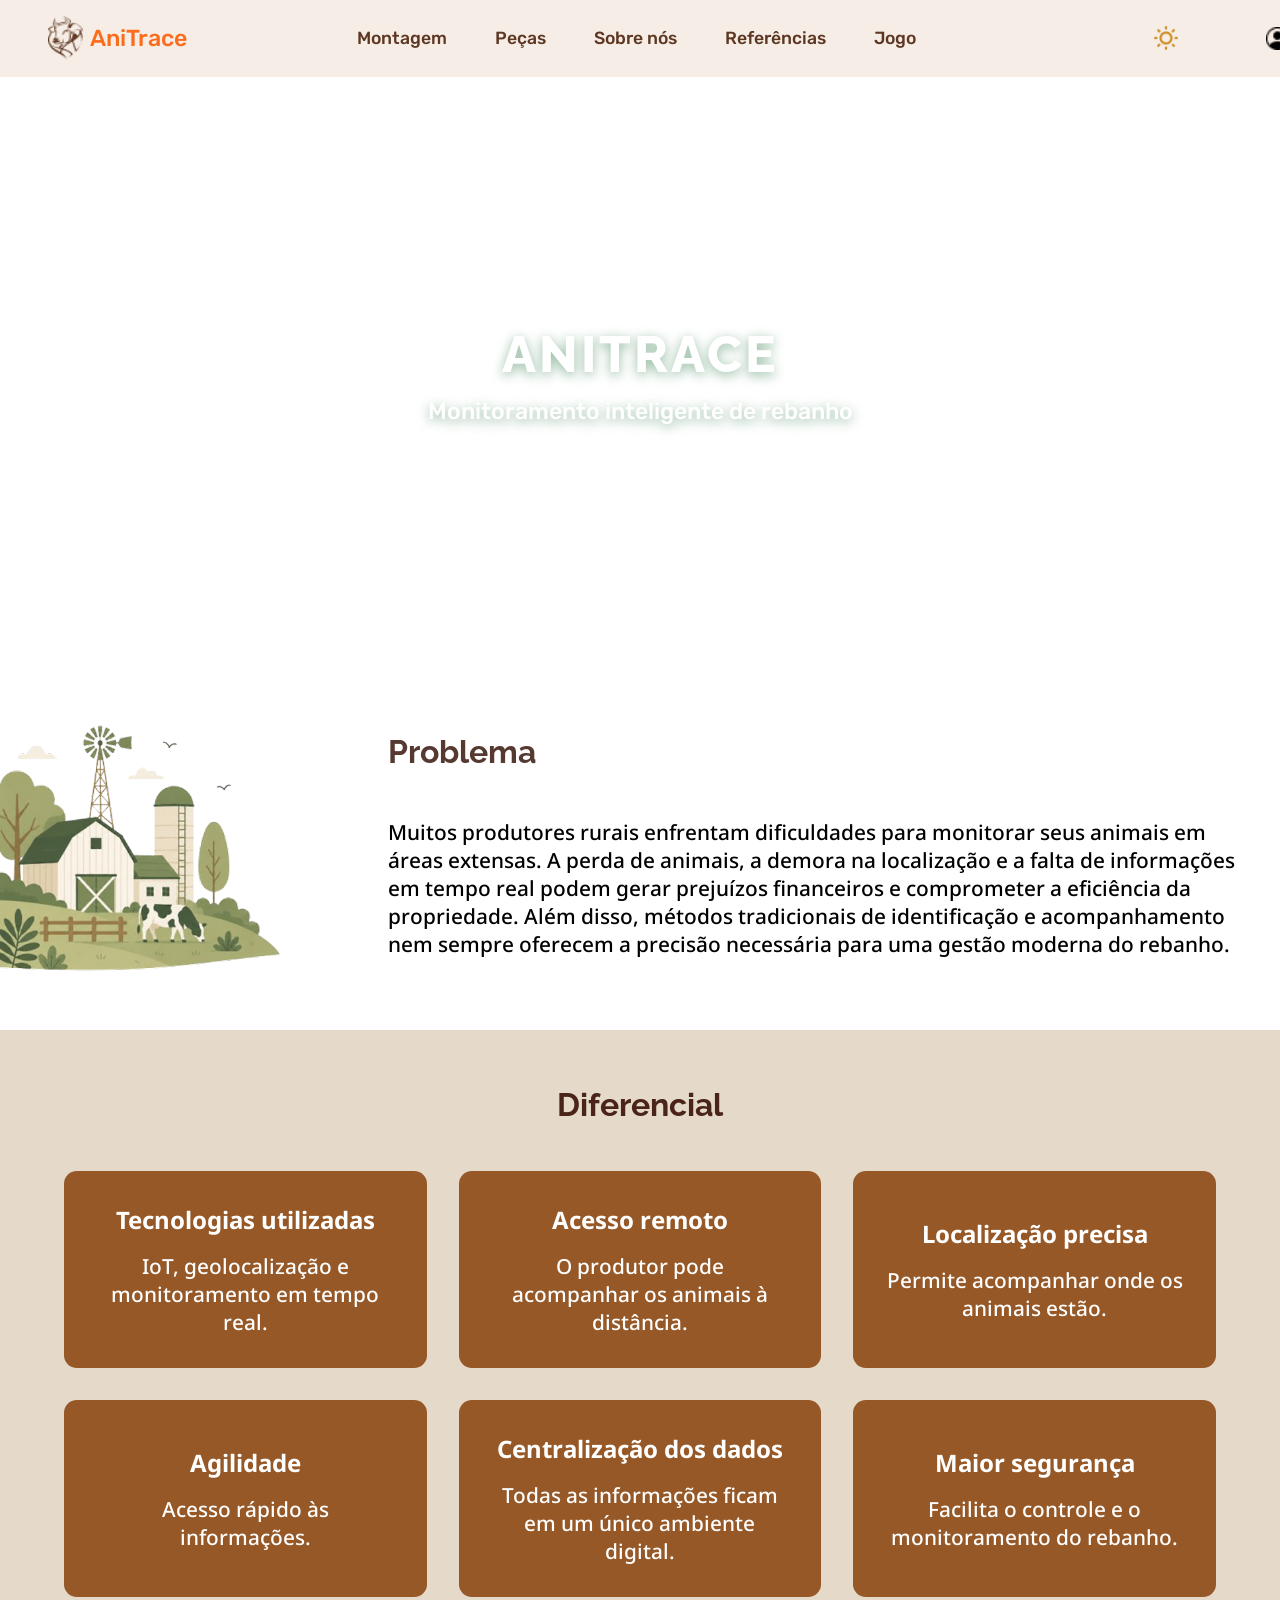
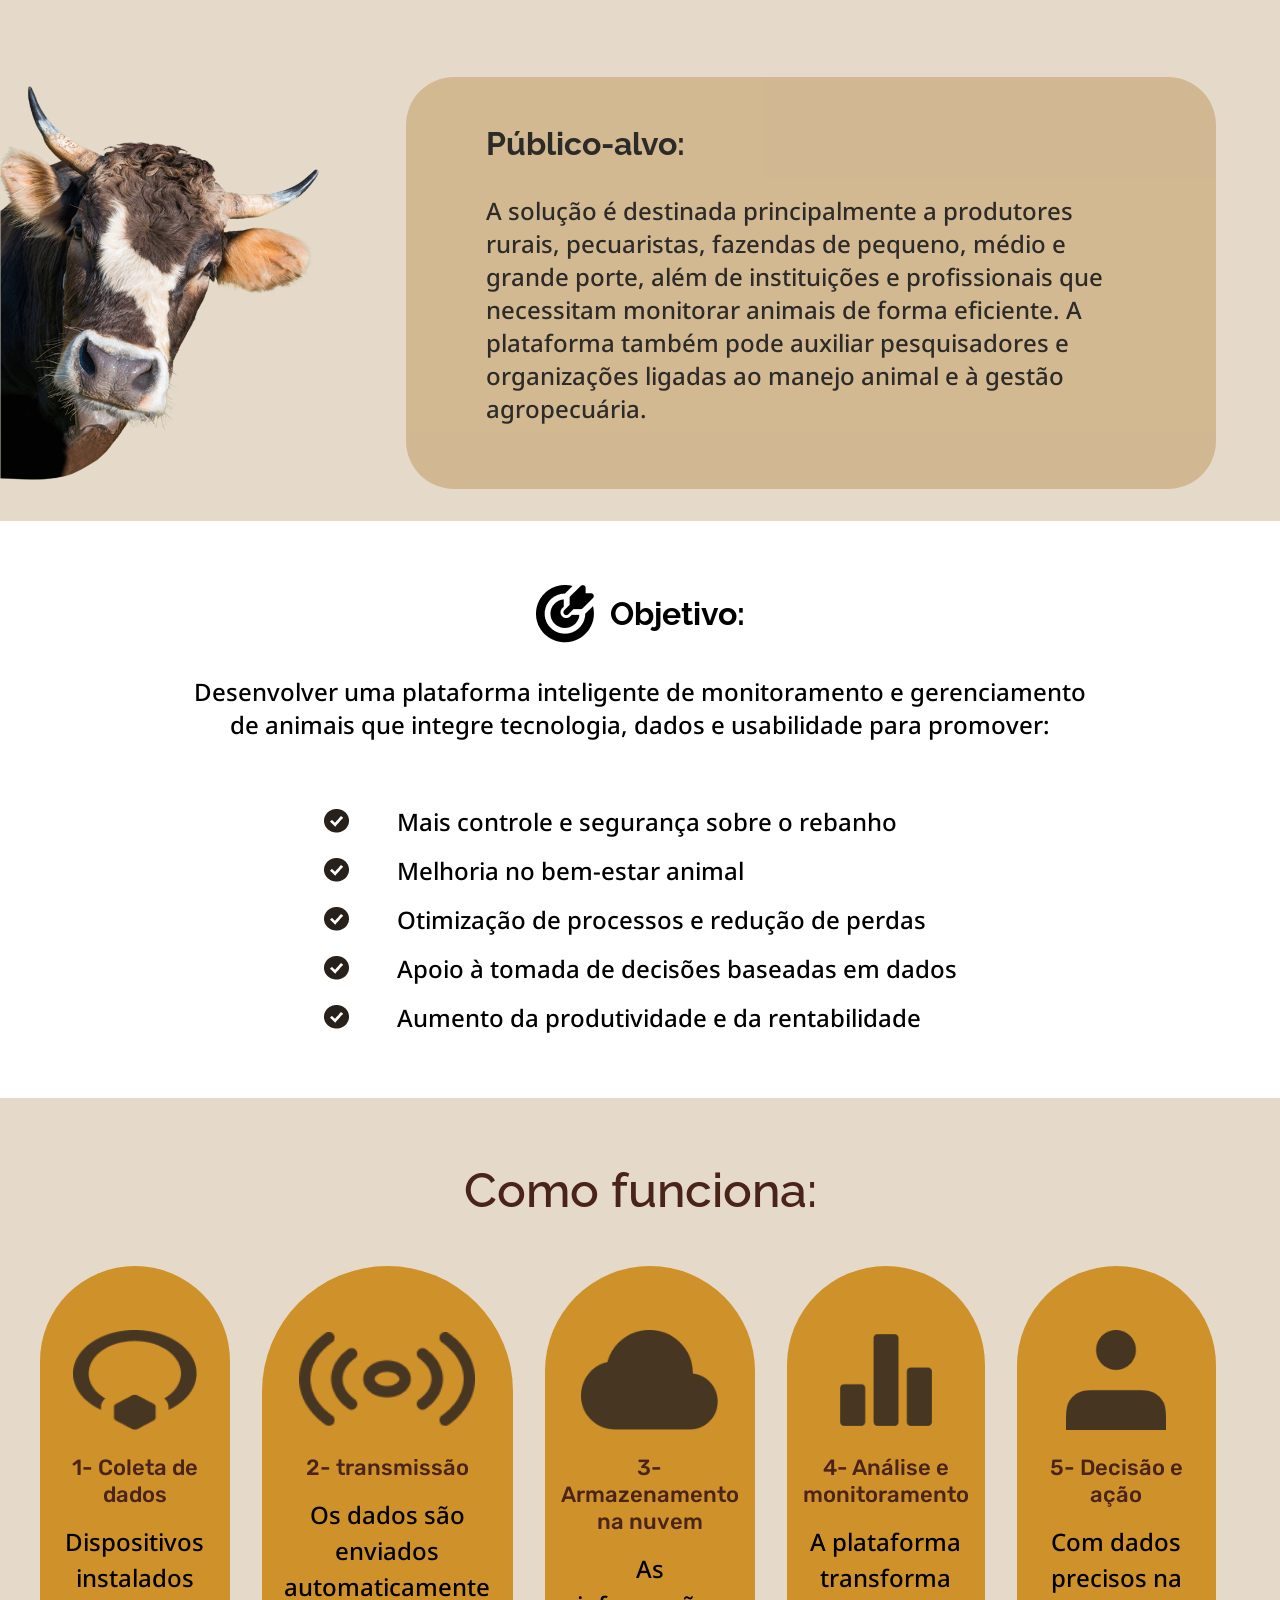
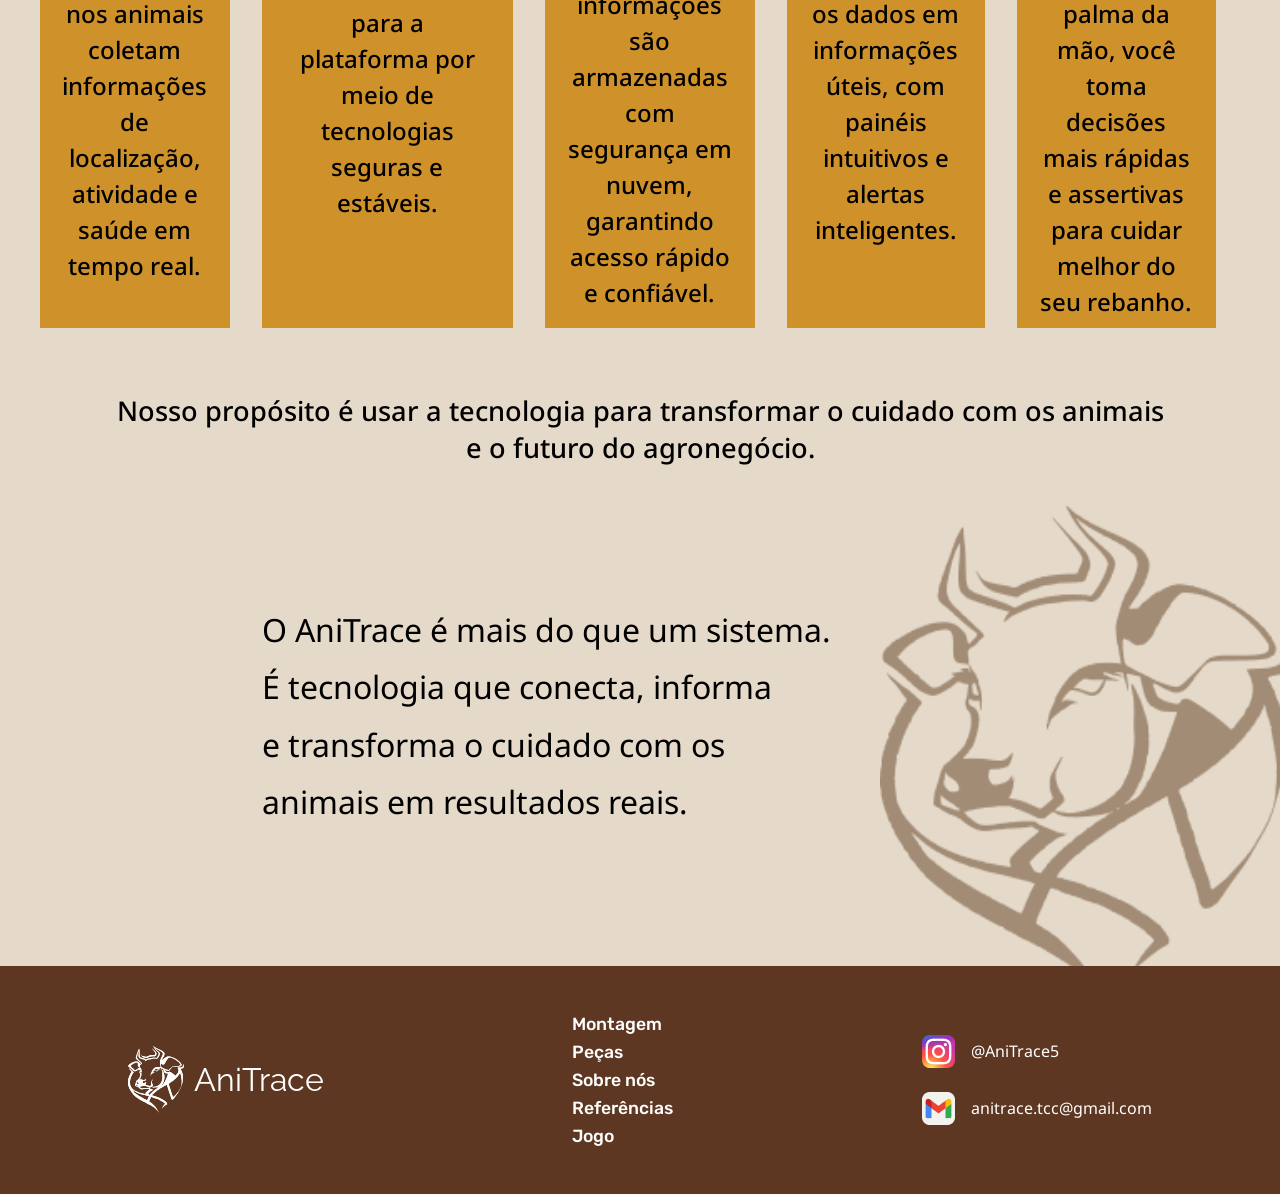
==== commit 34a3b8ef: "Atualiza do header e remove arquivos antigos do aplicativo" ====
--- a/index.html
+++ b/index.html
@@ -36,17 +36,22 @@
                 <a href="./sobrenós/sobrenos.html"><h2>Sobre nós</h2></a>
                 <a href="./referencias/referencias.html"><h2>Referências</h2></a>
                 <a href="./jogo/jogo.html"><h2>Jogo</h2></a>
-                <a href="https://trabalho-tcc-joanna.vercel.app/" class="linkLogin" aria-label="Acessar o aplicativo AniTrace">
-                <img src="./images/usuario.svg" alt="">
+                
+                <a href="https://trabalho-tcc-joanna.vercel.app/"
+                    class="linkLogin"
+                    aria-label="Acessar o aplicativo AniTrace">
+                    <img id="iconeLogin"
+                        src="./images/Loginpreto.png"
+                        alt="Login">
                 </a>
             </div>
 
             <div class="tema">
-    <img id="iconeTemaDesktop"
-         src="./images/Sol.png"
-         alt="Tema claro"
-         onclick="trocarTema()">
-</div>
+                <img id="iconeTemaDesktop"
+                    src="./images/Sol.png"
+                    alt="Tema claro"
+                    onclick="trocarTema()">
+            </div>
     </header>
 
 <!-- MOBILE -->
--- a/style.css
+++ b/style.css
@@ -160,38 +160,41 @@
     }
 
     div.palavras {
-    display: flex;
-    align-items: center;
-    justify-content: center;
-    gap: 3rem;
-    padding-right: 4rem;
-    transform: translateX(2rem);
-}
-
-div.palavras > a {
-    display: flex;
-    align-items: center;
-    justify-content: center;
-}
-
-div.palavras > a h2 {
-    margin: 0;
-}
-
-.linkLogin {
-    display: flex;
-    align-items: center;
-    justify-content: center;
-    padding: 0;
-    line-height: 0;
-}
+        display: flex;
+        align-items: center;
+        justify-content: center;
+        gap: 3rem;
+        padding-right: 0;
+        transform: none;
+    }
+
+    div.palavras > a {
+        display: flex;
+        align-items: center;
+        justify-content: center;
+    }
+
+    div.palavras > a h2 {
+        margin: 0;
+    }
+
+    .linkLogin {
+        display: flex;
+        align-items: center;
+        justify-content: center;
+        padding: 0.4rem;
+        text-decoration: none;
+    }
 
     .linkLogin img {
         display: block;
-        width: 1.6rem;
-        height: 1.6rem;
+        width: 1.4rem !important;
+        height: 1.4rem !important;
         object-fit: contain;
+        cursor: pointer;
         transition: transform 0.2s ease;
+        position: relative;
+        left: 18.5rem;
     }
 
     .linkLogin:hover img {
@@ -200,14 +203,17 @@
 
     div.tema{
         display: flex;
-        margin-right: 3rem;
+        align-items: center;
+        justify-content: center;
         margin-left: 3rem;
-        justify-content: space-between;
+        margin-right: 2.4rem;
         gap: 0.6rem;
 
         img{
             width: 1.5rem;
             height: 1.5rem;
+            position: relative;
+            left: -4rem;
         }
     }
 }
@@ -668,26 +674,6 @@
         font-size: 1.5rem;
         font-weight: 500;
     }
-}
-
-.linkLogin {
-    display: flex;
-    align-items: center;
-    justify-content: center;
-    padding: 0.4rem;
-    text-decoration: none;
-}
-
-.linkLogin img {
-    width: 1.6rem;
-    height: 1.6rem;
-    object-fit: contain;
-    cursor: pointer;
-    transition: transform 0.2s ease;
-}
-
-.linkLogin img {
-transform: scale(1.1);
 }
 
 /* RESPONSIVIDADE INICIO */
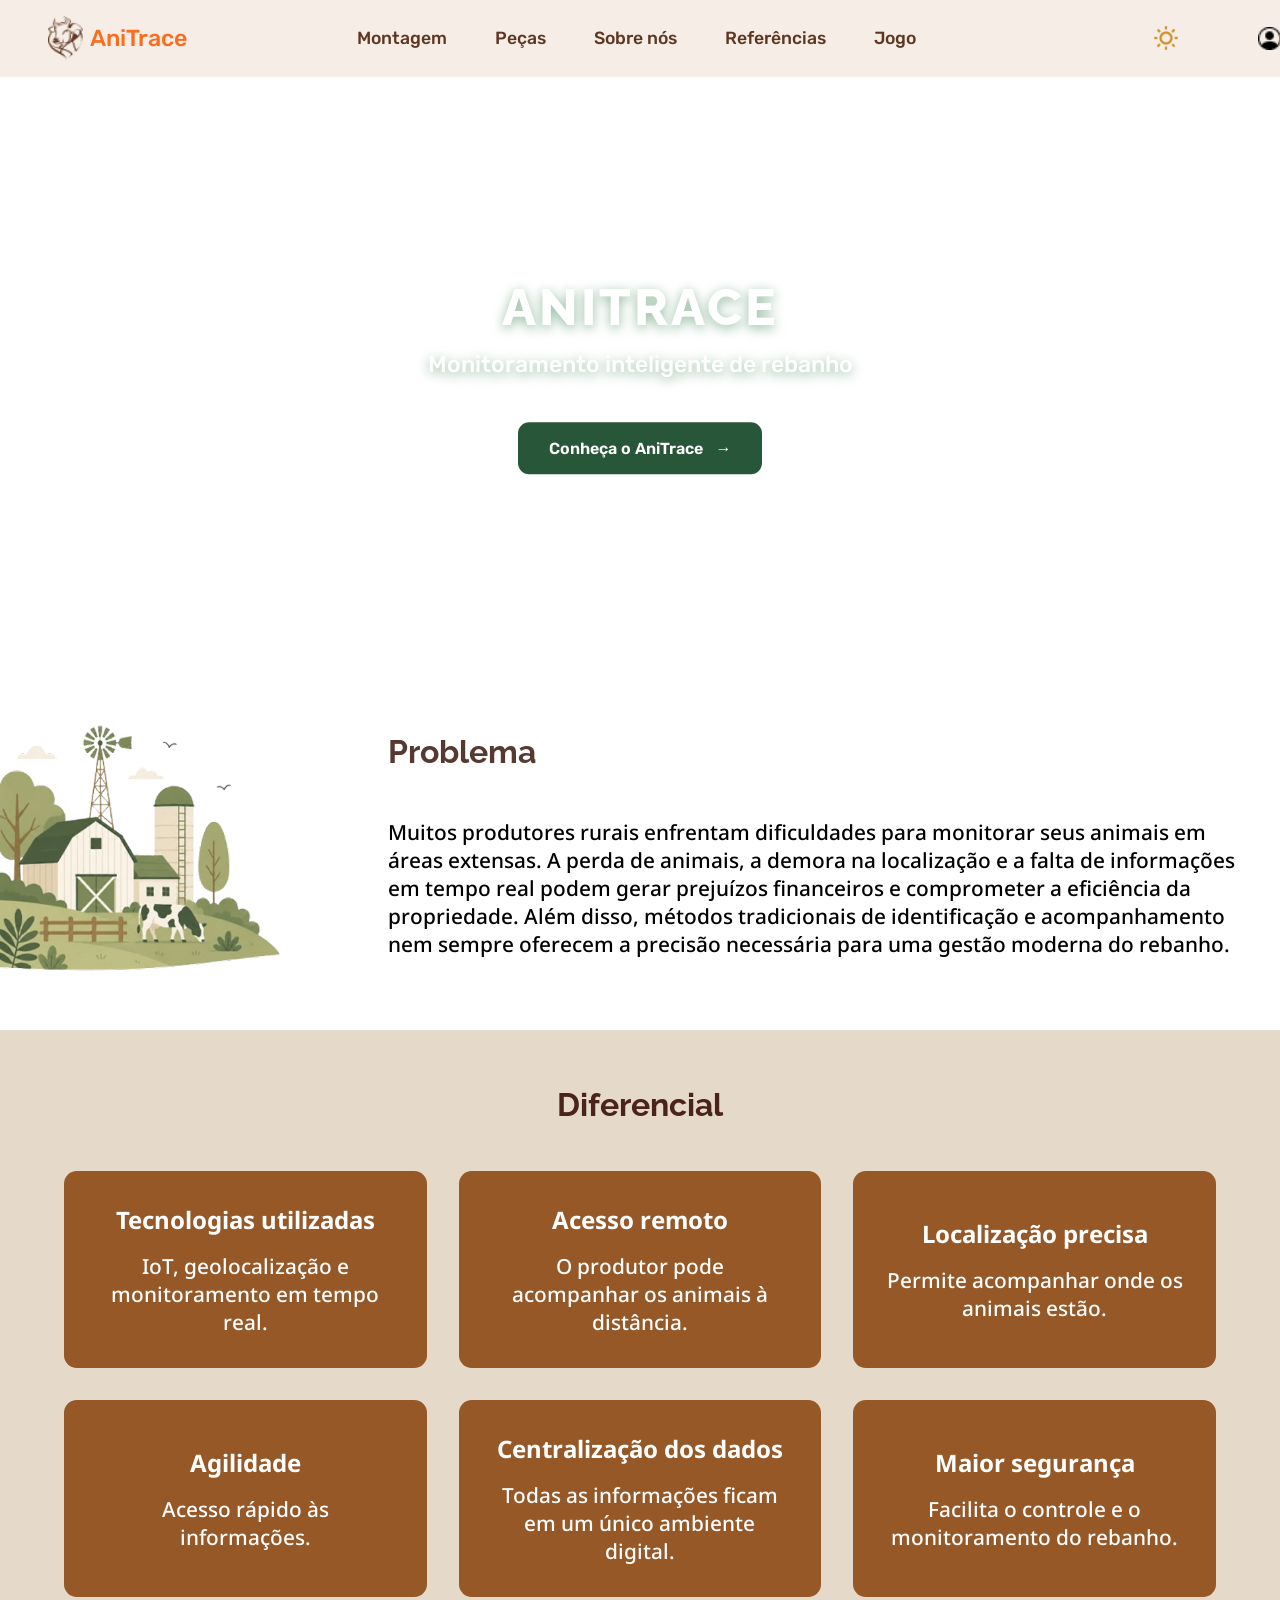
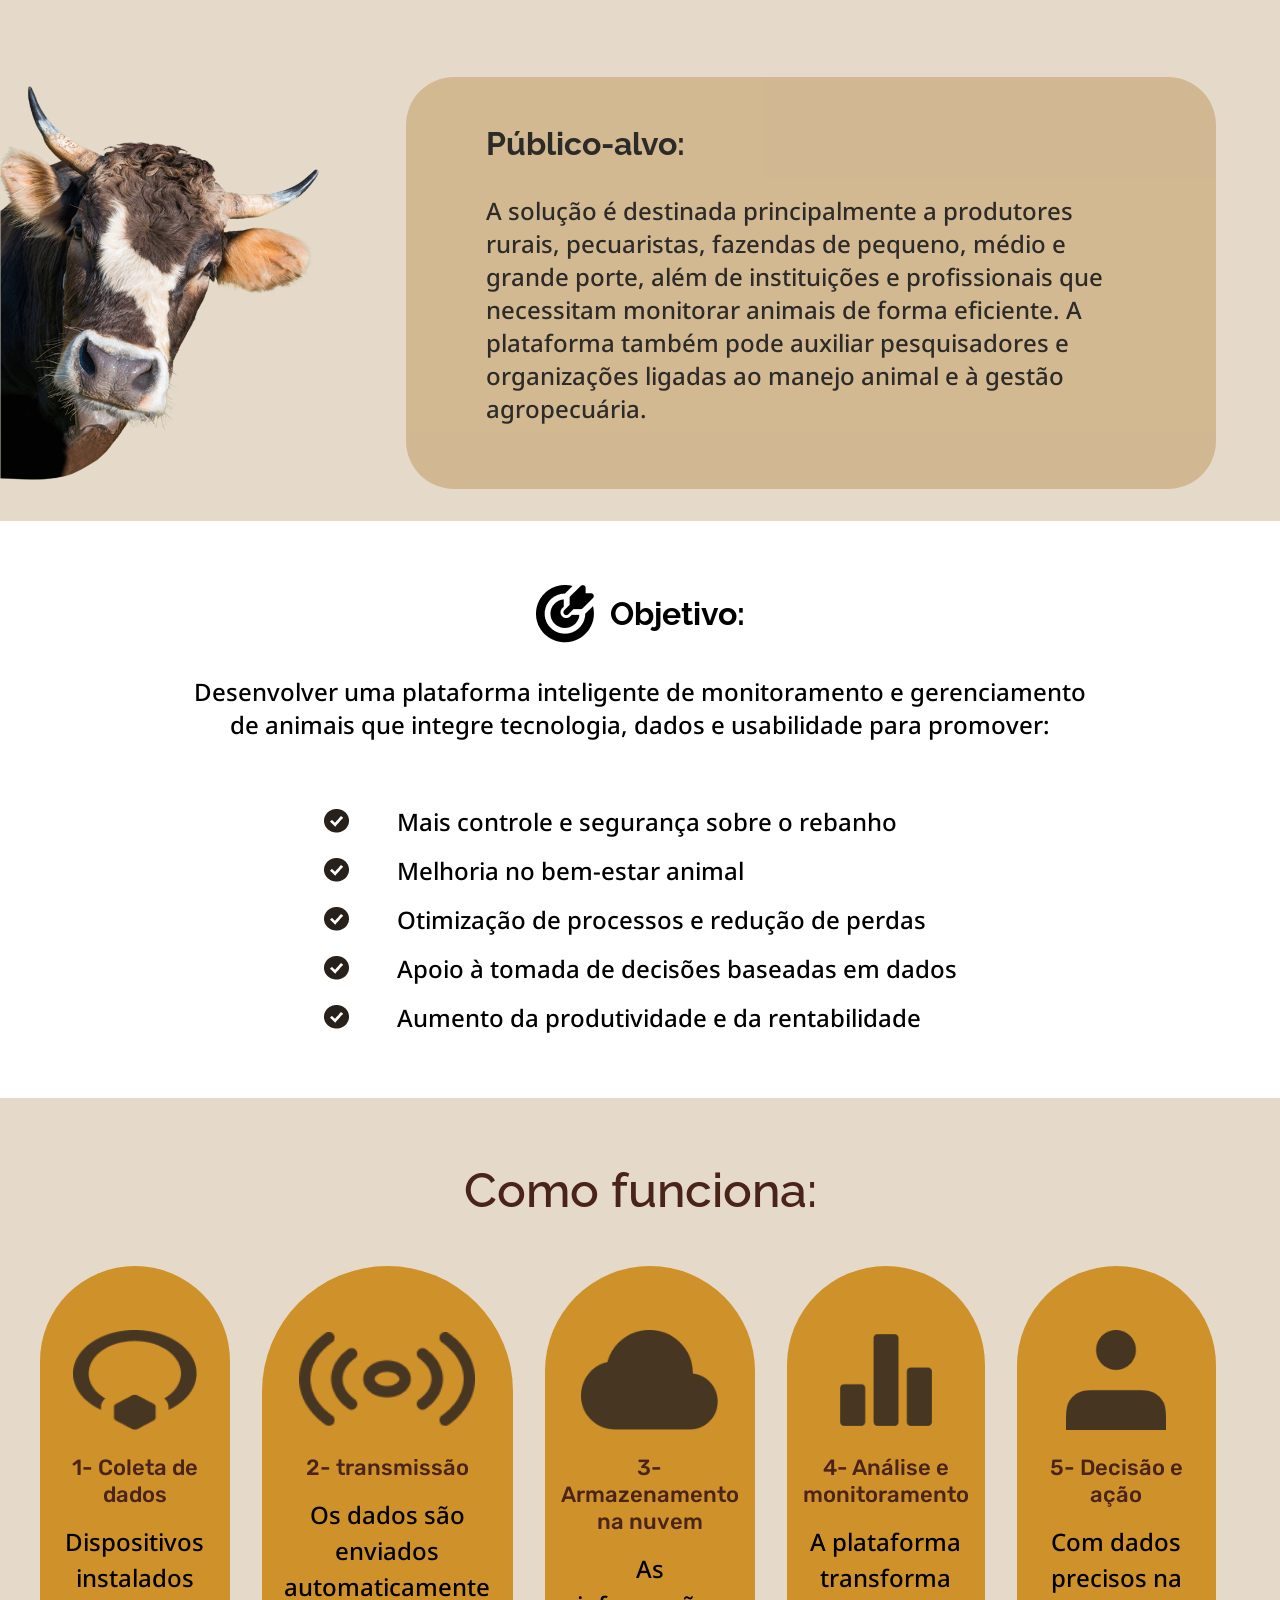
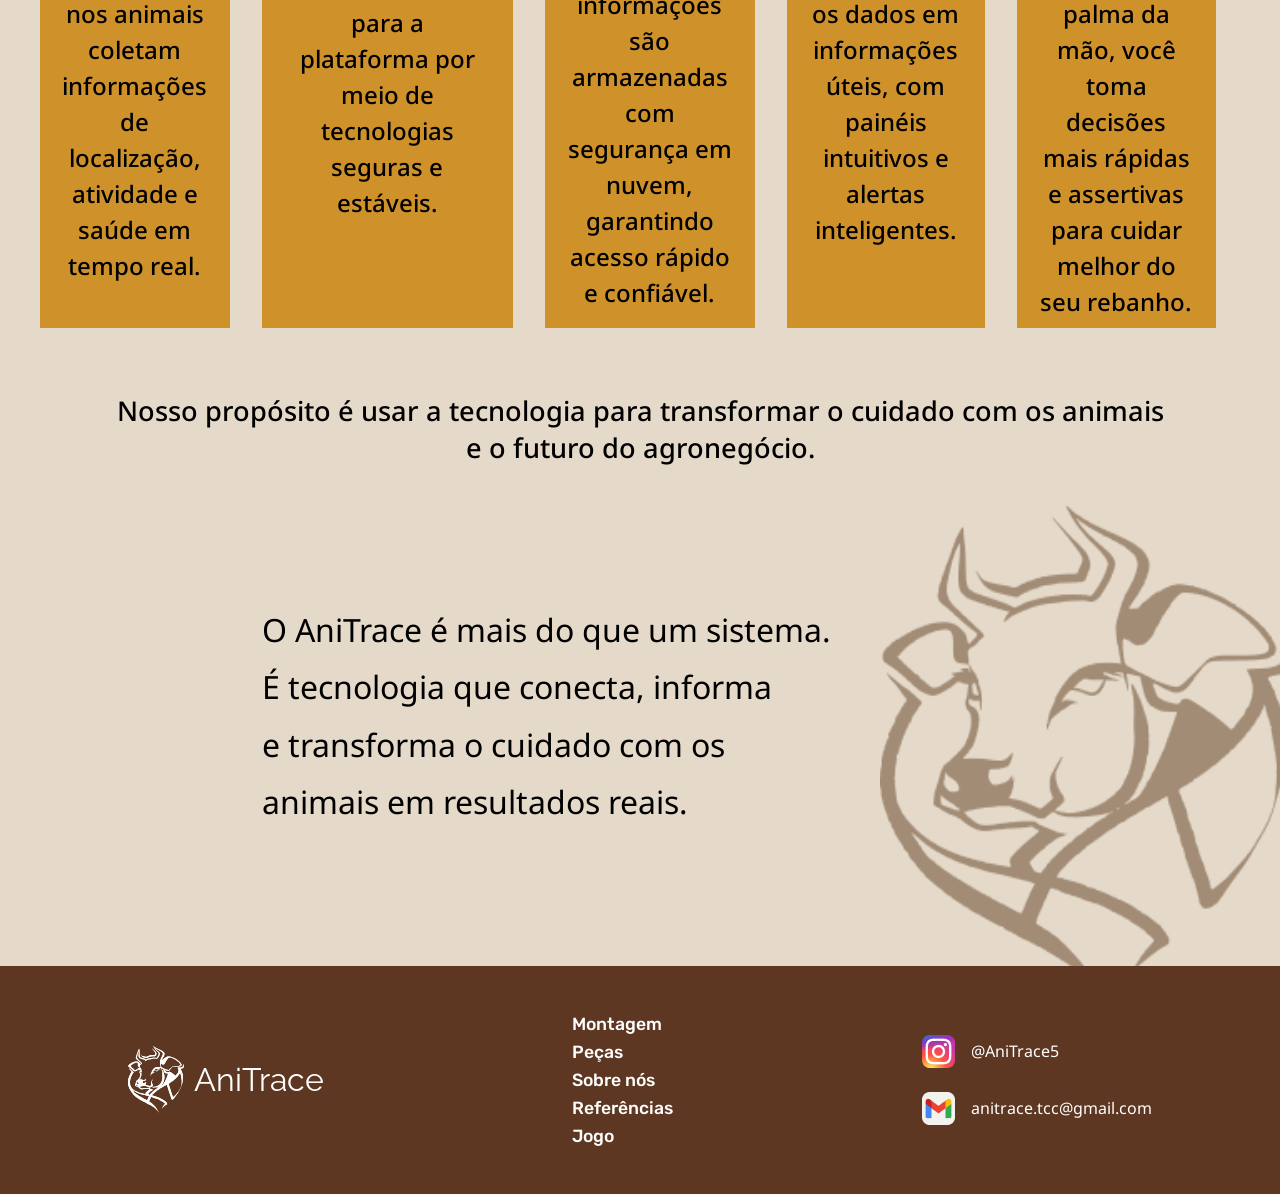
==== commit 570f2956: "Atualizações no mobile e botão para comprar o AniTrace" ====
--- a/index.html
+++ b/index.html
@@ -64,7 +64,16 @@
             </div>
 
             <div class="pins">
-                <img class="menuBotao" src="./images/3traco.png" alt="Menu" onclick="abrirMenu()">
+                <a href="https://trabalho-tcc-joanna.vercel.app/"
+                    class="linkLogin"
+                    aria-label="Acessar o aplicativo AniTrace">
+                    <img src="./images/Loginpreto.png" alt="Login">
+                </a>
+
+                <img class="menuBotao"
+                src="./images/3traco.png"
+                alt="Menu"
+                onclick="abrirMenu()">
             </div>
 
         </div>
@@ -85,7 +94,7 @@
         <a href="./jogo/jogo.html">Jogo</a>
 
         <div class="tema">
-    <img id="iconeTemaMobile"
+        <img id="iconeTemaMobile"
          src="./images/Sol.png"
          alt="Tema claro"
          onclick="trocarTema()">
@@ -102,6 +111,11 @@
     <div class="central">
         <h1>ANITRACE</h1>
         <h3>Monitoramento inteligente de rebanho</h3>
+
+        <a href="./Pecas/pecas.html" class="botaoConhecerAniTrace">
+            Conheça o AniTrace
+            <span aria-hidden="true">→</span>
+        </a>
     </div>
 </div>
 
--- a/style.css
+++ b/style.css
@@ -194,7 +194,7 @@
         cursor: pointer;
         transition: transform 0.2s ease;
         position: relative;
-        left: 18.5rem;
+        left: 18rem;
     }
 
     .linkLogin:hover img {
@@ -346,6 +346,50 @@
     text-shadow: 0 0 10px rgba(2, 139, 43, 0.25);
 }
 
+/* BOTÃO DA HOME */
+
+.botaoConhecerAniTrace {
+    display: inline-flex;
+    align-items: center;
+    justify-content: center;
+    gap: 0.8rem;
+
+    margin-top: 1.8rem;
+    padding: 0.9rem 1.8rem;
+
+    background-color: #285638;
+    color: #ffffff;
+
+    border: 2px solid #285638;
+    border-radius: 0.7rem;
+
+    font-size: 1rem;
+    font-weight: 600;
+    text-decoration: none;
+
+    transition:
+        background-color 0.2s ease,
+        transform 0.2s ease;
+}
+
+.botaoConhecerAniTrace:hover {
+    background-color: #1e422b;
+    border-color: #1e422b;
+    transform: translateY(-2px);
+}
+
+.botaoConhecerAniTrace:focus-visible {
+    outline: 3px solid #ffffff;
+    outline-offset: 4px;
+}
+
+.central {
+    display: flex;
+    flex-direction: column;
+    align-items: center;
+    justify-content: center;
+    text-align: center;
+}
 
 /* ===== CONTEÚDO PRINCIPAL ===== */
 
@@ -679,6 +723,28 @@
 /* RESPONSIVIDADE INICIO */
 
 @media (max-width: 768px) {
+    .mobile .pins .linkLogin {
+    display: flex;
+    align-items: center;
+    justify-content: center;
+    flex-shrink: 0;
+    padding: 0;
+    line-height: 0;
+    }
+
+    .mobile .pins .linkLogin img {
+    display: block;
+    width: 1.5rem;
+    height: 1.5rem;
+    object-fit: contain;
+    cursor: pointer;
+    transition: transform 0.2s ease;
+    }
+
+    .mobile .pins .linkLogin:hover img {
+        transform: scale(1.1);
+    }
+
     .menuBotao {
     background: none;
     border: none;
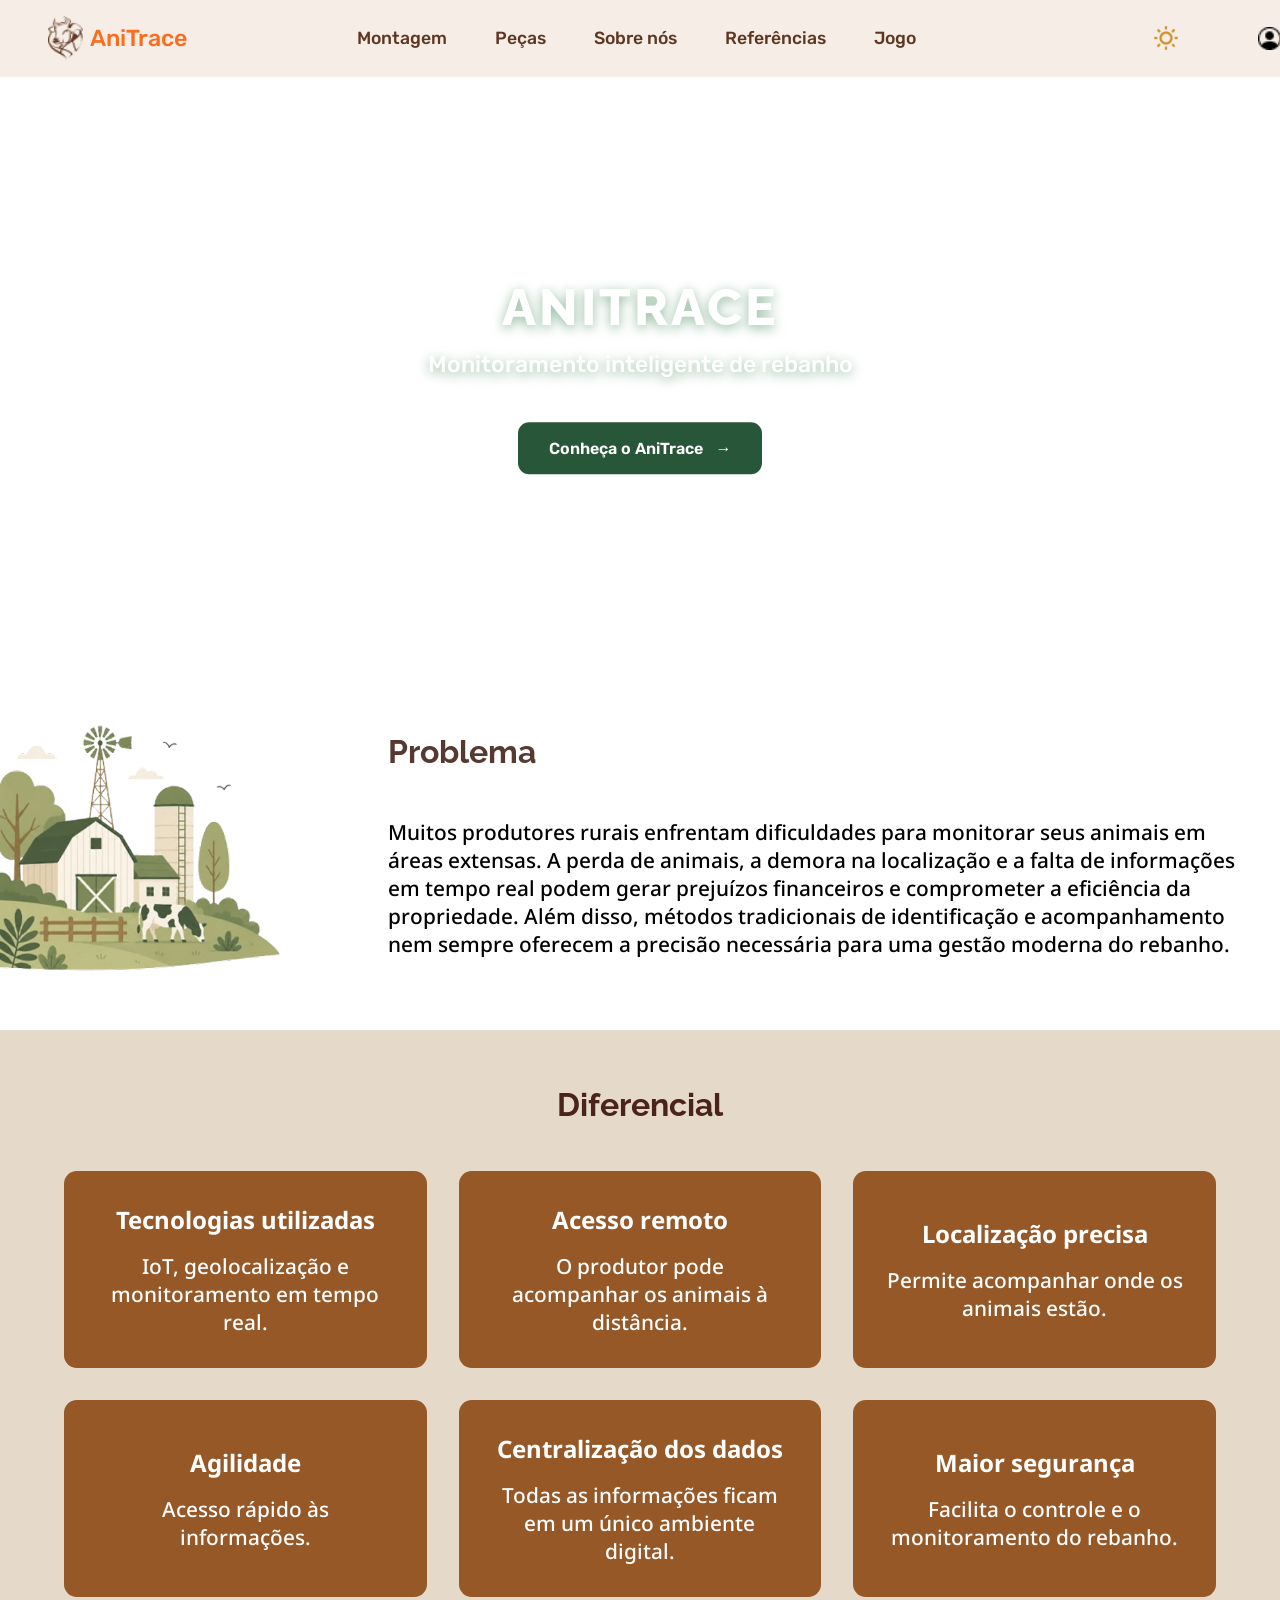
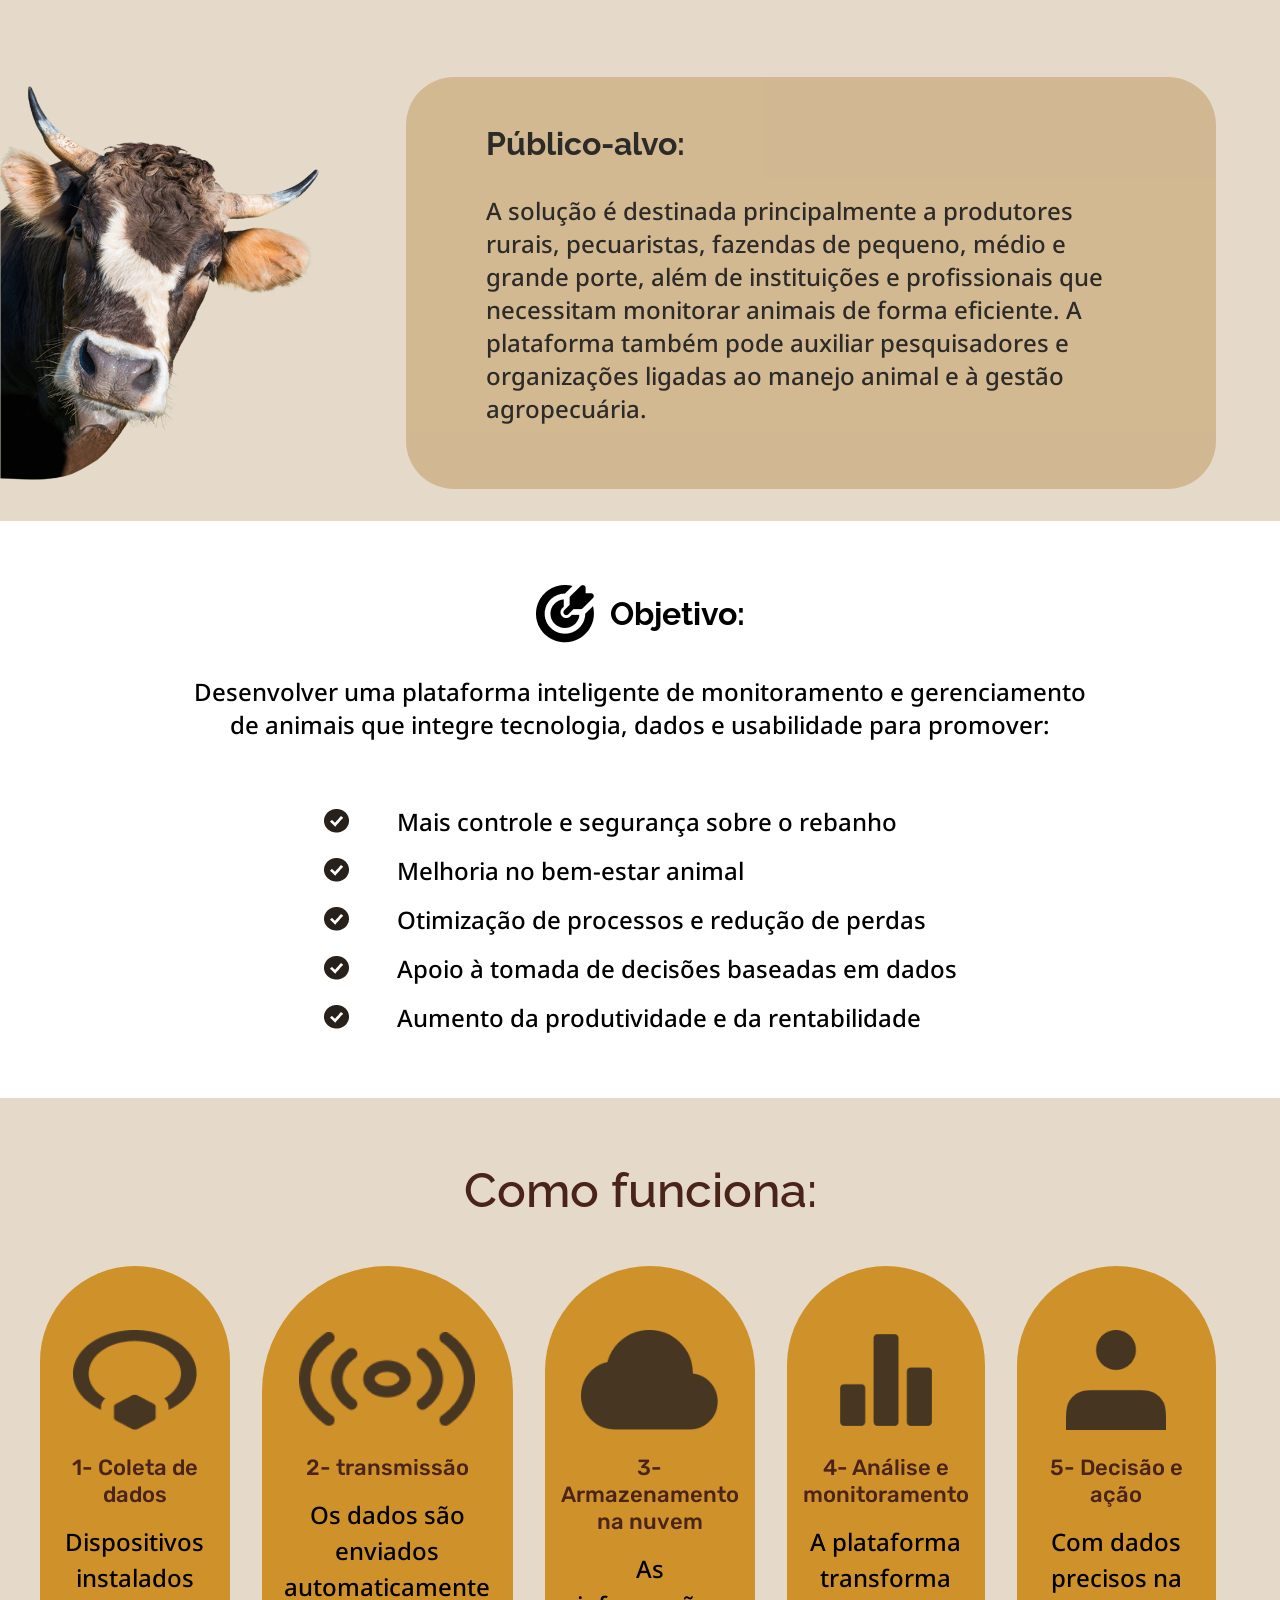
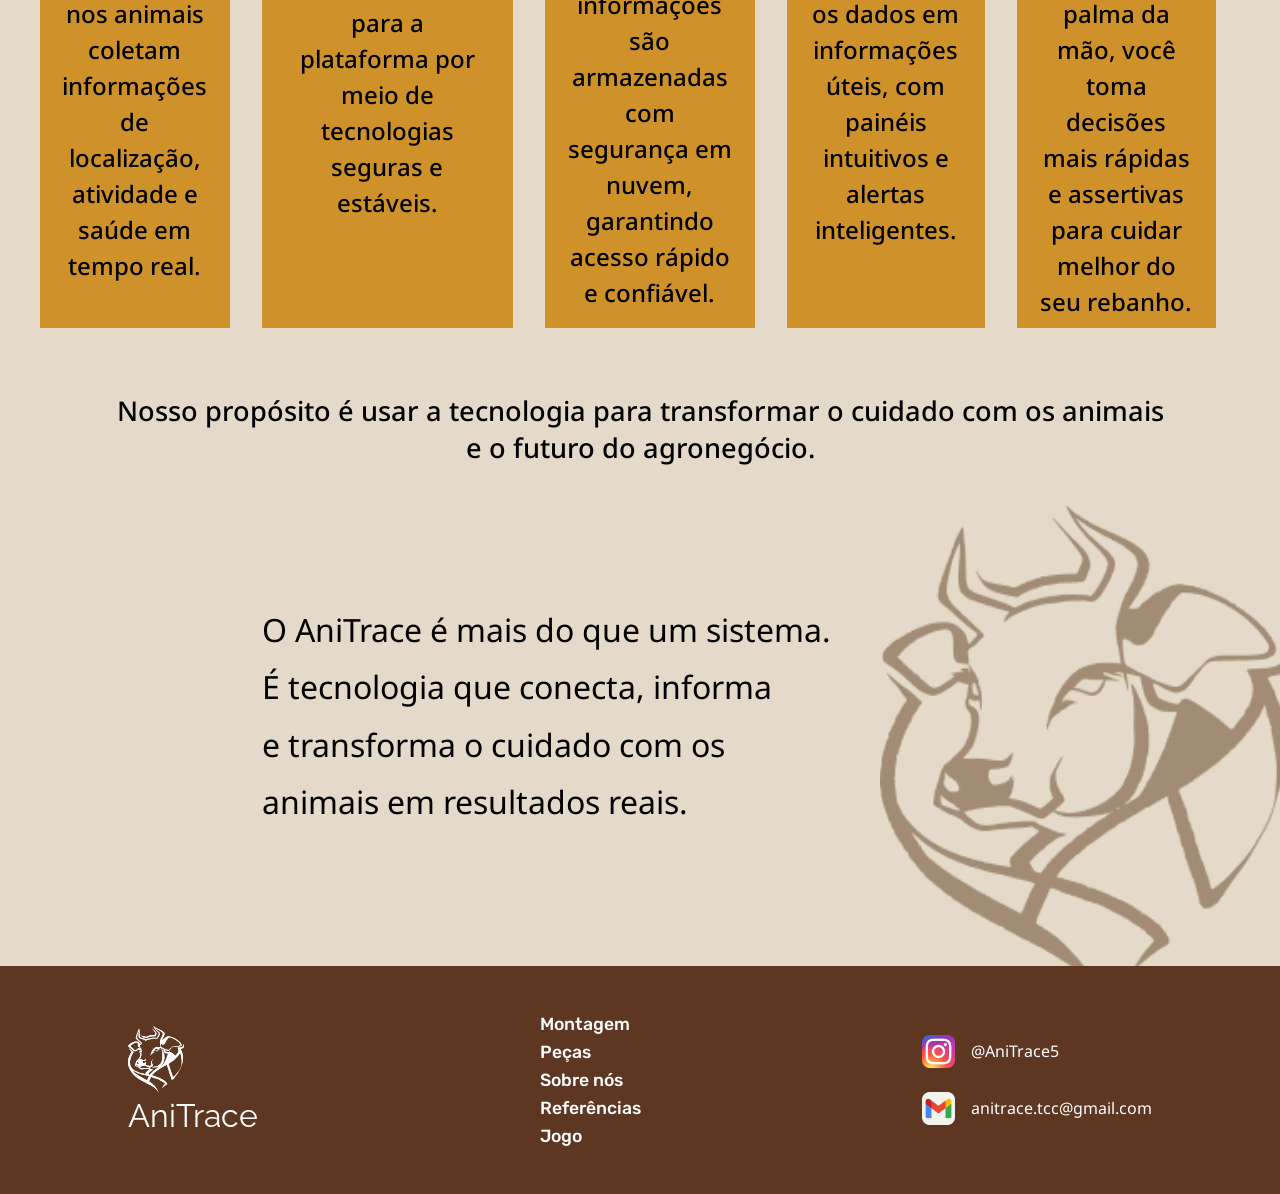
==== commit 7de1d649: "colocando link da home no rodapé" ====
--- a/index.html
+++ b/index.html
@@ -379,21 +379,20 @@
     <div class="rodape">
 
         <div class="anitrace">
-
+            <a href="./index.html">
             <img src="./images/Logo.svg" alt="logo">
-
             <h1>AniTrace</h1>
-
+            </a>
         </div>
 
 
         <div class="links">
 
             <a href="./Montagem/montagem.html"><h2>Montagem</h2></a>
-            <a href="./mega2/Anitrace/pecas.html"><h2>Peças</h2></a>
+            <a href="./Pecas/pecas.html"><h2>Peças</h2></a>
             <a href="./sobrenós/sobrenos.html"><h2>Sobre nós</h2></a>
             <a href="./referencias/referencias.html"><h2>Referências</h2></a>
-            <a href=""><h2>Jogo</h2></a>
+            <a href="./jogo/jogo.html"><h2>Jogo</h2></a>
         </div>
 
 
